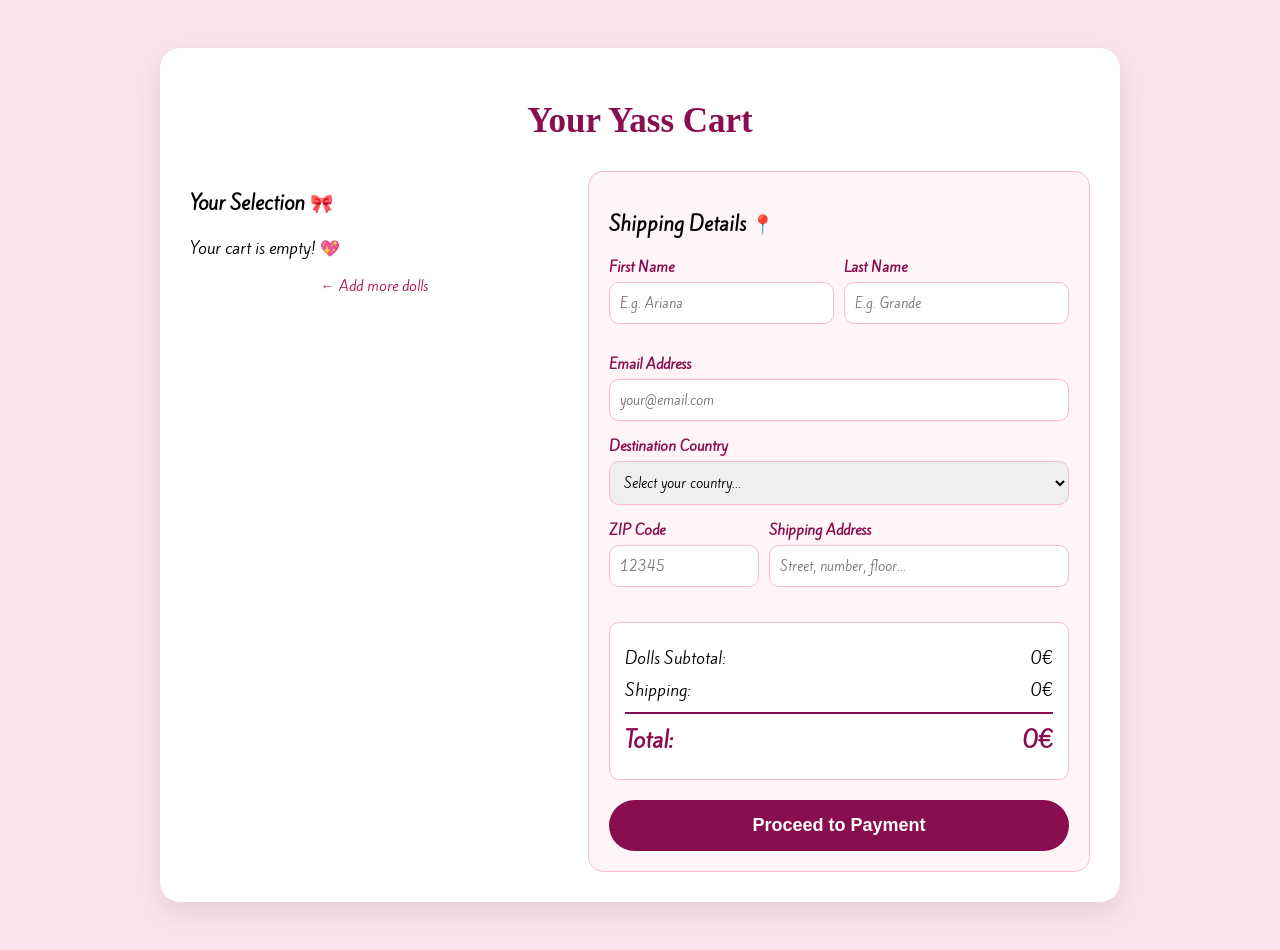
==== cart.html @ b65ecf5c "Add files via upload" ====
<!DOCTYPE html>
<html lang="en">
<head>
    <meta charset="UTF-8">
    <meta name="viewport" content="width=device-width, initial-scale=1.0">
    <title>Your Cart | Yass.Dolls</title>
    <link rel="preconnect" href="https://fonts.googleapis.com">
<link rel="preconnect" href="https://fonts.gstatic.com" crossorigin>
<link href="https://fonts.googleapis.com/css2?family=Kite+One&display=swap" rel="stylesheet">
    
    <script type="text/javascript" src="https://cdn.jsdelivr.net/npm/@emailjs/browser@3/dist/email.min.js"></script>
    <script type="text/javascript">
       (function(){
          // SUSTITUYE CON TU PUBLIC KEY DE EMAILJS (Sección Account)
          emailjs.init("2fvz0e5vtG7gAfDha");
       })();
    </script>

    <style>
        .cart-page-body { background-color: #fce4ec; padding: 40px 20px; font-family: 'Kite One', sans-serif; }
        .cart-container { max-width: 900px; margin: 0 auto; background: white; padding: 30px; border-radius: 20px; box-shadow: 0 10px 30px rgba(0,0,0,0.1); }
        .cart-title { color: #880e4f; font-family: 'Pacifico', cursive; font-size: 35px; text-align: center; margin-bottom: 30px; }
        
        .cart-flex { display: flex; gap: 30px; flex-wrap: wrap; }
        .items-section { flex: 1.2; min-width: 300px; }
        .details-section { flex: 1.5; min-width: 300px; background: #fff5f8; padding: 20px; border-radius: 15px; border: 1px solid #f8bbd0; }

        .cart-item { display: flex; justify-content: space-between; padding: 10px 0; border-bottom: 1px solid #f8bbd0; }
        .remove-btn { color: #ff5252; border: none; background: none; cursor: pointer; font-weight: bold; }

        .form-row { display: flex; gap: 10px; margin-bottom: 15px; }
        .form-group { margin-bottom: 15px; flex: 1; }
        .form-group label { display: block; color: #880e4f; font-weight: bold; margin-bottom: 5px; font-size: 14px; }
        .form-group input, .form-group select, .form-group textarea { 
            width: 100%; padding: 10px; border: 1px solid #f8bbd0; border-radius: 10px; box-sizing: border-box; font-family: inherit;
        }

        .summary-box { background: white; padding: 15px; border-radius: 10px; margin-top: 20px; border: 1px solid #f8bbd0; }
        .summary-row { display: flex; justify-content: space-between; margin: 8px 0; font-size: 16px; }
        .total-row { font-size: 22px; font-weight: bold; color: #880e4f; border-top: 2px solid #880e4f; padding-top: 10px; margin-top: 10px; }

        .btn-pay { 
            display: block; width: 100%; background: #880e4f; color: white !important; text-align: center; 
            padding: 15px; border-radius: 30px; text-decoration: none; margin-top: 20px; font-weight: bold; font-size: 18px; cursor: pointer; border: none;
        }

        #payment-options { display: none; margin-top: 20px; text-align: center; }
        .order-id-badge { background: #fce4ec; color: #ad1457; padding: 5px 15px; border-radius: 15px; font-weight: bold; margin-bottom: 15px; display: inline-block; }
        
        .paypal-button, .revolut-button {
            display: flex; align-items: center; justify-content: center; gap: 10px;
            padding: 12px; border-radius: 30px; text-decoration: none; font-weight: bold; margin-bottom: 10px; transition: transform 0.2s;
        }
        .paypal-button { background-color: #003087; color: white !important; }
        .revolut-button { background-color: #ffffff; color: black !important; border: 1px solid #000; }
        .paypal-button:hover, .revolut-button:hover { transform: scale(1.02); }

        .back-link { display: block; text-align: center; margin-top: 15px; color: #ad1457; text-decoration: none; font-size: 14px; }
    </style>
</head>
<body class="cart-page-body">

    <div class="cart-container">
        <h1 class="cart-title">Your Yass Cart</h1>

        <div class="cart-flex">
            <div class="items-section">
                <h3>Your Selection 🎀</h3>
                <div id="cart-list"></div>
                <a href="index.html" class="back-link">← Add more dolls</a>
            </div>

            <div class="details-section">
                <h3>Shipping Details 📍</h3>
                
                <div class="form-row">
                    <div class="form-group">
                        <label>First Name</label>
                        <input type="text" id="user-name" placeholder="E.g. Ariana" required>
                    </div>
                    <div class="form-group">
                        <label>Last Name</label>
                        <input type="text" id="user-lastname" placeholder="E.g. Grande" required>
                    </div>
                </div>

                <div class="form-group">
                    <label>Email Address</label>
                    <input type="email" id="user-email" placeholder="your@email.com" required>
                </div>

                <div class="form-group">
                    <label>Destination Country</label>
                    <select id="shipping-country" onchange="calculateTotal()">
                        <option value="0">Select your country...</option>
                        <option value="7">Spain (7€)</option>
                        <option value="14">EU (14€)</option>
                        <option value="18">UK (18€)</option>
                        <option value="25">USA (25€)</option>
                        <option value="30">Rest of the World (30€)</option>
                    </select>
                </div>

                <div class="form-row">
                    <div class="form-group" style="flex: 1;">
                        <label>ZIP Code</label>
                        <input type="text" id="user-zip" placeholder="12345" required>
                    </div>
                    <div class="form-group" style="flex: 2;">
                        <label>Shipping Address</label>
                        <input type="text" id="user-address" placeholder="Street, number, floor..." required>
                    </div>
                </div>

                <div class="summary-box">
                    <div class="summary-row"><span>Dolls Subtotal:</span> <span id="subtotal-price">0€</span></div>
                    <div class="summary-row"><span>Shipping:</span> <span id="shipping-price">0€</span></div>
                    <div class="summary-row total-row"><span>Total:</span> <span id="total-price">0€</span></div>
                </div>

                <button id="main-checkout-btn" class="btn-pay" onclick="handleCheckout()">Proceed to Payment</button>

                <div id="payment-options">
                    <div class="order-id-badge">Order ID: <span id="display-order-id"></span></div>
                    <p style="color: #880e4f; font-weight: bold; margin-bottom: 10px; font-size: 14px;">Summary sent! Choose your payment method:</p>
                    
                    <a id="paypal-link" href="#" target="_blank" class="paypal-button">
                        <img src="https://www.paypalobjects.com/webstatic/icon/pp258.png" alt="PayPal" style="height:20px;">
                        Pay with PayPal
                    </a>

                    <a id="revolut-link" href="#" target="_blank" class="revolut-button">
                        <img src="images/Revolut.png" alt="Revolut" style="height:20px;">
                        Pay with Card
                    </a>
                    
                    <p style="font-size: 11px; color: #880e4f; margin-top: 10px;">
                        *Important: Check your email. Once payment is verified, you will receive a second confirmation!
                    </p>
                </div>
            </div>
        </div>
    </div>

    <script>
        let cart = JSON.parse(localStorage.getItem('yassCart')) || [];
        window.currentTotal = 0;

        function renderCart() {
            const list = document.getElementById('cart-list');
            if (cart.length === 0) {
                list.innerHTML = "<p>Your cart is empty! 💖</p>";
                calculateTotal();
                return;
            }

            list.innerHTML = cart.map((item, index) => `
                <div class="cart-item">
                    <span>${item.name}</span>
                    <span>${item.price}€ <button class="remove-btn" onclick="removeItem(${index})">✕</button></span>
                </div>
            `).join('');

            calculateTotal();
        }

        function calculateTotal() {
            const countrySelect = document.getElementById('shipping-country');
            let subtotal = cart.reduce((sum, item) => sum + item.price, 0);
            let shippingCost = 0;
            let basePrice = parseFloat(countrySelect.value);

            if (cart.length > 0 && basePrice > 0) {
                shippingCost = basePrice + ((cart.length - 1) * 4);
            }

            window.currentTotal = subtotal + shippingCost;
            document.getElementById('subtotal-price').innerText = subtotal + "€";
            document.getElementById('shipping-price').innerText = shippingCost + "€";
            document.getElementById('total-price').innerText = window.currentTotal + "€";
        }

        function removeItem(index) {
            cart.splice(index, 1);
            localStorage.setItem('yassCart', JSON.stringify(cart));
            renderCart();
            document.getElementById('main-checkout-btn').style.display = 'block';
            document.getElementById('payment-options').style.display = 'none';
        }

        function handleCheckout() {
            const fName = document.getElementById('user-name').value.trim();
            const lName = document.getElementById('user-lastname').value.trim();
            const email = document.getElementById('user-email').value.trim();
            const zip = document.getElementById('user-zip').value.trim();
            const address = document.getElementById('user-address').value.trim();
            const countrySelect = document.getElementById('shipping-country');
            const countryName = countrySelect.options[countrySelect.selectedIndex].text;

            if (!fName || !lName || !email || !zip || !address || countrySelect.value == "0") {
                alert("Please fill in all the information to proceed! 💖");
                return;
            }

            if (cart.length === 0) {
                alert("Add some dolls first! 🛍️");
                return;
            }

            // GENERAR ORDER ID
            const randomNum = Math.floor(1000 + Math.random() * 9000);
            const namePart = fName.substring(0, 3).toUpperCase();
            const zipPart = zip.substring(0, 2);
            const orderId = `YASS-${namePart}${zipPart}-${randomNum}`;

            // ENVIAR EMAIL AUTOMÁTICO
            const dollList = cart.map(item => `- ${item.name} (${item.price}€)`).join(', ');
            
            emailjs.send("service_4tj2erx", "template_fs1e76s", {
                order_id: orderId,
                user_name: fName + " " + lName,
                user_email: email,
                user_address: address + " (ZIP: " + zip + ")",
                user_country: countryName,
                order_details: dollList,
                total_price: window.currentTotal + "€"
            }).then(() => {
                console.log("Confirmation sent!");
            });

            // Mostrar ID y links de pago
            document.getElementById('display-order-id').innerText = orderId;
            document.getElementById('paypal-link').href = `https://www.paypal.com/paypalme/crispe30/${window.currentTotal}`;
            document.getElementById('revolut-link').href = `https://revolut.me/margar9jva`;

            document.getElementById('main-checkout-btn').style.display = 'none';
            document.getElementById('payment-options').style.display = 'block';
            
            alert("Order " + orderId + " registered! Check your email and proceed to payment. 💖");
        }

        window.onload = renderCart;
    </script>
</body>
</html>
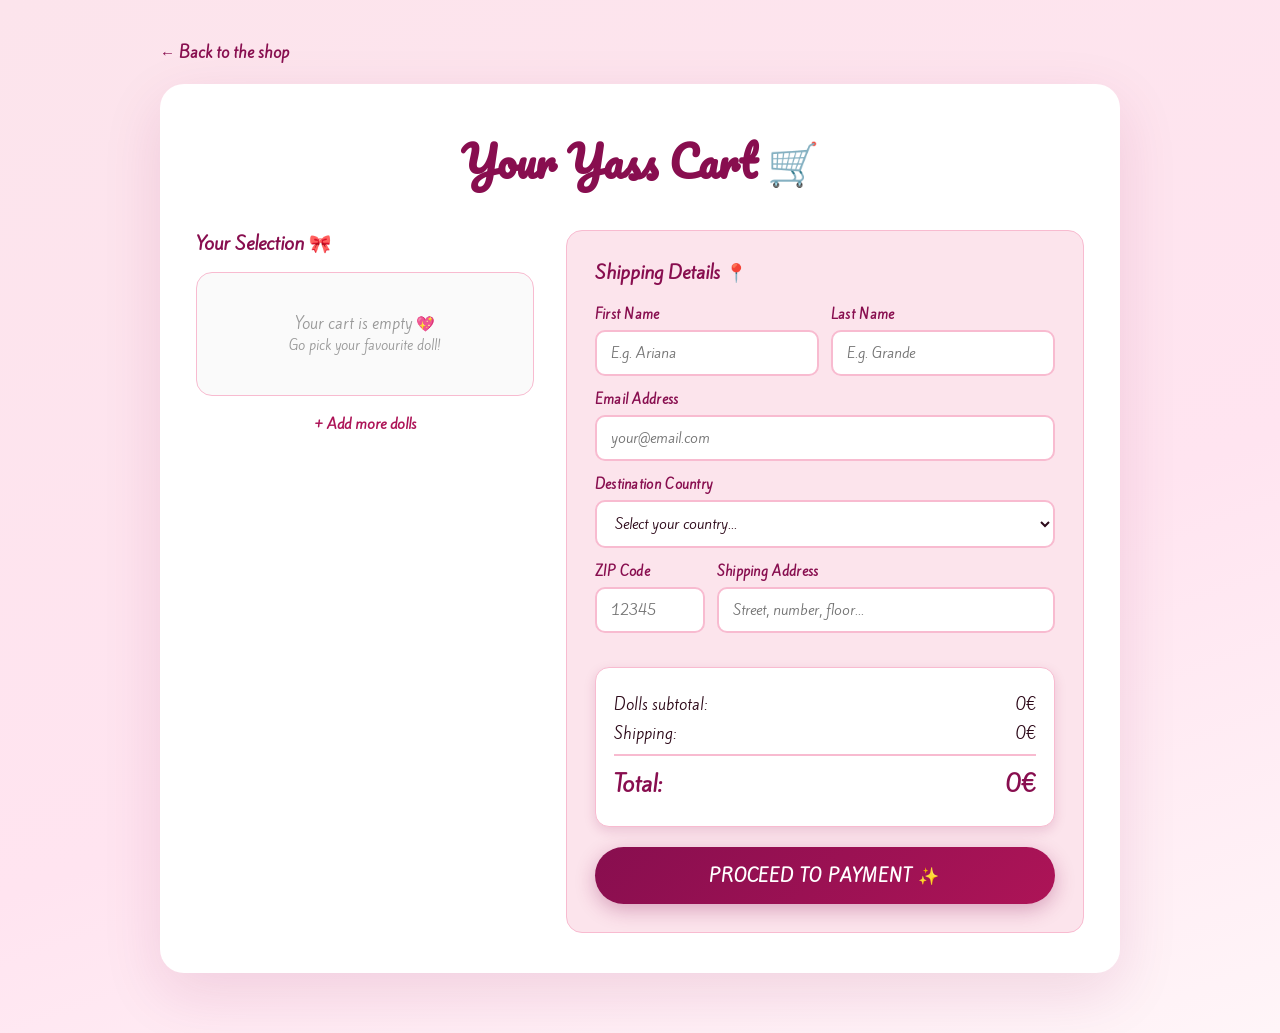
==== commit 7224dbfb: "Add files via upload" ====
--- a/cart.html
+++ b/cart.html
@@ -1,245 +1,597 @@
 <!DOCTYPE html>
 <html lang="en">
 <head>
-    <meta charset="UTF-8">
-    <meta name="viewport" content="width=device-width, initial-scale=1.0">
-    <title>Your Cart | Yass.Dolls</title>
-    <link rel="preconnect" href="https://fonts.googleapis.com">
-<link rel="preconnect" href="https://fonts.gstatic.com" crossorigin>
-<link href="https://fonts.googleapis.com/css2?family=Kite+One&display=swap" rel="stylesheet">
-    
-    <script type="text/javascript" src="https://cdn.jsdelivr.net/npm/@emailjs/browser@3/dist/email.min.js"></script>
-    <script type="text/javascript">
-       (function(){
-          // SUSTITUYE CON TU PUBLIC KEY DE EMAILJS (Sección Account)
-          emailjs.init("2fvz0e5vtG7gAfDha");
-       })();
-    </script>
-
-    <style>
-        .cart-page-body { background-color: #fce4ec; padding: 40px 20px; font-family: 'Kite One', sans-serif; }
-        .cart-container { max-width: 900px; margin: 0 auto; background: white; padding: 30px; border-radius: 20px; box-shadow: 0 10px 30px rgba(0,0,0,0.1); }
-        .cart-title { color: #880e4f; font-family: 'Pacifico', cursive; font-size: 35px; text-align: center; margin-bottom: 30px; }
-        
-        .cart-flex { display: flex; gap: 30px; flex-wrap: wrap; }
-        .items-section { flex: 1.2; min-width: 300px; }
-        .details-section { flex: 1.5; min-width: 300px; background: #fff5f8; padding: 20px; border-radius: 15px; border: 1px solid #f8bbd0; }
-
-        .cart-item { display: flex; justify-content: space-between; padding: 10px 0; border-bottom: 1px solid #f8bbd0; }
-        .remove-btn { color: #ff5252; border: none; background: none; cursor: pointer; font-weight: bold; }
-
-        .form-row { display: flex; gap: 10px; margin-bottom: 15px; }
-        .form-group { margin-bottom: 15px; flex: 1; }
-        .form-group label { display: block; color: #880e4f; font-weight: bold; margin-bottom: 5px; font-size: 14px; }
-        .form-group input, .form-group select, .form-group textarea { 
-            width: 100%; padding: 10px; border: 1px solid #f8bbd0; border-radius: 10px; box-sizing: border-box; font-family: inherit;
-        }
-
-        .summary-box { background: white; padding: 15px; border-radius: 10px; margin-top: 20px; border: 1px solid #f8bbd0; }
-        .summary-row { display: flex; justify-content: space-between; margin: 8px 0; font-size: 16px; }
-        .total-row { font-size: 22px; font-weight: bold; color: #880e4f; border-top: 2px solid #880e4f; padding-top: 10px; margin-top: 10px; }
-
-        .btn-pay { 
-            display: block; width: 100%; background: #880e4f; color: white !important; text-align: center; 
-            padding: 15px; border-radius: 30px; text-decoration: none; margin-top: 20px; font-weight: bold; font-size: 18px; cursor: pointer; border: none;
-        }
-
-        #payment-options { display: none; margin-top: 20px; text-align: center; }
-        .order-id-badge { background: #fce4ec; color: #ad1457; padding: 5px 15px; border-radius: 15px; font-weight: bold; margin-bottom: 15px; display: inline-block; }
-        
-        .paypal-button, .revolut-button {
-            display: flex; align-items: center; justify-content: center; gap: 10px;
-            padding: 12px; border-radius: 30px; text-decoration: none; font-weight: bold; margin-bottom: 10px; transition: transform 0.2s;
-        }
-        .paypal-button { background-color: #003087; color: white !important; }
-        .revolut-button { background-color: #ffffff; color: black !important; border: 1px solid #000; }
-        .paypal-button:hover, .revolut-button:hover { transform: scale(1.02); }
-
-        .back-link { display: block; text-align: center; margin-top: 15px; color: #ad1457; text-decoration: none; font-size: 14px; }
-    </style>
+  <meta charset="UTF-8">
+  <meta name="viewport" content="width=device-width, initial-scale=1.0">
+  <title>Your Cart | Yass.Dolls</title>
+
+  <!-- Fonts -->
+  <link rel="preconnect" href="https://fonts.googleapis.com">
+  <link rel="preconnect" href="https://fonts.gstatic.com" crossorigin>
+  <link href="https://fonts.googleapis.com/css2?family=Pacifico&family=Kite+One&family=Montserrat:wght@400;600;700&display=swap" rel="stylesheet">
+
+  <!-- EmailJS -->
+  <script src="https://cdn.jsdelivr.net/npm/@emailjs/browser@3/dist/email.min.js"></script>
+  <script>(function(){ emailjs.init("2fvz0e5vtG7gAfDha"); })();</script>
+
+  <style>
+    /* ── Variables (same as main site) ──────────────────── */
+    :root {
+      --pink-deep:  #880e4f;
+      --pink-mid:   #ad1457;
+      --pink-light: #f8bbd0;
+      --pink-pale:  #fce4ec;
+      --pink-hot:   #ff80ab;
+      --white:      #ffffff;
+      --text-dark:  #2d0a1a;
+      --shadow-sm:  0 4px 12px rgba(136,14,79,.15);
+      --shadow-md:  0 8px 24px rgba(136,14,79,.2);
+      --radius:     16px;
+      --transition: 0.3s cubic-bezier(.4,0,.2,1);
+    }
+
+    *, *::before, *::after { box-sizing: border-box; }
+
+    body {
+      margin: 0;
+      font-family: 'Kite One', sans-serif;
+      background: linear-gradient(160deg, var(--pink-pale) 0%, #ffe4f0 60%, #fff5f8 100%);
+      min-height: 100vh;
+      padding: 40px 16px 60px;
+      color: var(--text-dark);
+    }
+
+    /* ── Back link ───────────────────────────────────────── */
+    .back-nav {
+      max-width: 960px;
+      margin: 0 auto 20px;
+    }
+
+    .back-nav a {
+      color: var(--pink-deep);
+      text-decoration: none;
+      font-weight: 700;
+      font-size: 15px;
+      display: inline-flex;
+      align-items: center;
+      gap: 6px;
+      transition: gap var(--transition);
+    }
+    .back-nav a:hover { gap: 10px; }
+
+    /* ── Container ───────────────────────────────────────── */
+    .cart-container {
+      max-width: 960px;
+      margin: 0 auto;
+      background: var(--white);
+      padding: 40px 36px;
+      border-radius: 24px;
+      box-shadow: 0 20px 60px rgba(136,14,79,.12);
+    }
+
+    .cart-title {
+      color: var(--pink-deep);
+      font-family: 'Pacifico', cursive;
+      font-size: clamp(28px, 5vw, 42px);
+      text-align: center;
+      margin: 0 0 32px;
+    }
+
+    /* ── Layout ──────────────────────────────────────────── */
+    .cart-flex {
+      display: flex;
+      gap: 32px;
+      flex-wrap: wrap;
+    }
+
+    .items-section {
+      flex: 1.1;
+      min-width: 280px;
+    }
+
+    .items-section h3 {
+      font-size: 18px;
+      color: var(--pink-deep);
+      margin: 0 0 16px;
+      font-weight: 700;
+    }
+
+    .details-section {
+      flex: 1.5;
+      min-width: 300px;
+      background: var(--pink-pale);
+      padding: 28px;
+      border-radius: var(--radius);
+      border: 1.5px solid var(--pink-light);
+    }
+
+    .details-section h3 {
+      font-size: 18px;
+      color: var(--pink-deep);
+      margin: 0 0 20px;
+      font-weight: 700;
+    }
+
+    /* ── Cart items ──────────────────────────────────────── */
+    #cart-list {
+      border: 1.5px solid var(--pink-light);
+      border-radius: var(--radius);
+      overflow: hidden;
+      background: #fafafa;
+    }
+
+    .cart-item {
+      display: flex;
+      justify-content: space-between;
+      align-items: center;
+      padding: 13px 16px;
+      border-bottom: 1px solid var(--pink-light);
+      gap: 8px;
+      transition: background var(--transition);
+    }
+
+    .cart-item:last-child { border-bottom: none; }
+    .cart-item:hover { background: var(--pink-pale); }
+
+    .cart-item .item-name {
+      font-size: 14px;
+      font-weight: 600;
+      flex: 1;
+    }
+
+    .cart-item .item-price {
+      font-size: 14px;
+      font-weight: 700;
+      color: var(--pink-deep);
+      white-space: nowrap;
+    }
+
+    .remove-btn {
+      color: #e53935;
+      border: none;
+      background: none;
+      cursor: pointer;
+      font-size: 18px;
+      line-height: 1;
+      padding: 2px 6px;
+      border-radius: 6px;
+      transition: background var(--transition);
+      flex-shrink: 0;
+    }
+    .remove-btn:hover { background: #ffebee; }
+
+    .empty-cart {
+      text-align: center;
+      padding: 40px 20px;
+      color: #999;
+      font-size: 15px;
+    }
+
+    /* ── Form ────────────────────────────────────────────── */
+    .form-row {
+      display: flex;
+      gap: 12px;
+      margin-bottom: 0;
+    }
+
+    .form-group {
+      margin-bottom: 14px;
+      flex: 1;
+    }
+
+    .form-group label {
+      display: block;
+      color: var(--pink-deep);
+      font-weight: 700;
+      margin-bottom: 6px;
+      font-size: 13px;
+      letter-spacing: .3px;
+    }
+
+    .form-group input,
+    .form-group select,
+    .form-group textarea {
+      width: 100%;
+      padding: 11px 14px;
+      border: 2px solid var(--pink-light);
+      border-radius: 10px;
+      font-family: 'Kite One', sans-serif;
+      font-size: 14px;
+      background: var(--white);
+      color: var(--text-dark);
+      transition: border-color var(--transition), box-shadow var(--transition);
+    }
+
+    .form-group input:focus,
+    .form-group select:focus {
+      outline: none;
+      border-color: var(--pink-deep);
+      box-shadow: 0 0 0 3px rgba(136,14,79,.1);
+    }
+
+    /* ── Summary box ─────────────────────────────────────── */
+    .summary-box {
+      background: var(--white);
+      padding: 18px;
+      border-radius: 14px;
+      margin-top: 20px;
+      border: 1.5px solid var(--pink-light);
+      box-shadow: var(--shadow-sm);
+    }
+
+    .summary-row {
+      display: flex;
+      justify-content: space-between;
+      margin: 8px 0;
+      font-size: 15px;
+      color: var(--text-dark);
+    }
+
+    .total-row {
+      font-size: 22px;
+      font-weight: 700;
+      color: var(--pink-deep);
+      border-top: 2px solid var(--pink-light);
+      padding-top: 12px;
+      margin-top: 10px;
+    }
+
+    /* ── Checkout button ─────────────────────────────────── */
+    .btn-pay {
+      display: block;
+      width: 100%;
+      background: linear-gradient(135deg, var(--pink-deep) 0%, var(--pink-mid) 100%);
+      color: var(--white) !important;
+      text-align: center;
+      padding: 16px;
+      border-radius: 50px;
+      text-decoration: none;
+      margin-top: 20px;
+      font-weight: 700;
+      font-size: 17px;
+      cursor: pointer;
+      border: none;
+      font-family: 'Kite One', sans-serif;
+      letter-spacing: .8px;
+      text-transform: uppercase;
+      transition: transform var(--transition), box-shadow var(--transition), background var(--transition);
+      box-shadow: 0 6px 20px rgba(136,14,79,.3);
+      position: relative;
+      overflow: hidden;
+    }
+
+    .btn-pay::after {
+      content: '';
+      position: absolute;
+      top: -50%; left: -60%;
+      width: 50%; height: 200%;
+      background: rgba(255,255,255,.18);
+      transform: skewX(-20deg);
+      transition: left .5s ease;
+    }
+
+    .btn-pay:hover::after { left: 120%; }
+    .btn-pay:hover {
+      transform: translateY(-3px);
+      box-shadow: 0 12px 28px rgba(136,14,79,.4);
+      background: linear-gradient(135deg, var(--pink-mid) 0%, var(--pink-hot) 100%);
+    }
+    .btn-pay:active { transform: translateY(1px); }
+
+    /* ── Payment options ─────────────────────────────────── */
+    #payment-options {
+      display: none;
+      margin-top: 24px;
+      text-align: center;
+    }
+
+    .order-id-badge {
+      display: inline-block;
+      background: var(--pink-pale);
+      color: var(--pink-mid);
+      padding: 6px 18px;
+      border-radius: 20px;
+      font-weight: 700;
+      font-size: 14px;
+      margin-bottom: 16px;
+      border: 1.5px solid var(--pink-light);
+    }
+
+    .payment-note {
+      color: var(--pink-deep);
+      font-weight: 700;
+      margin-bottom: 14px;
+      font-size: 14px;
+    }
+
+    .paypal-button, .revolut-button {
+      display: flex;
+      align-items: center;
+      justify-content: center;
+      gap: 10px;
+      padding: 14px 20px;
+      border-radius: 50px;
+      text-decoration: none;
+      font-weight: 700;
+      margin-bottom: 10px;
+      transition: transform var(--transition), box-shadow var(--transition);
+      font-family: 'Kite One', sans-serif;
+      font-size: 15px;
+    }
+
+    .paypal-button {
+      background: #003087;
+      color: var(--white) !important;
+      box-shadow: 0 4px 14px rgba(0,48,135,.3);
+    }
+
+    .revolut-button {
+      background: var(--white);
+      color: #000 !important;
+      border: 2px solid #ddd;
+      box-shadow: 0 4px 14px rgba(0,0,0,.06);
+    }
+
+    .paypal-button:hover  { transform: translateY(-2px); box-shadow: 0 8px 20px rgba(0,48,135,.4); }
+    .revolut-button:hover { transform: translateY(-2px); box-shadow: 0 8px 20px rgba(0,0,0,.12); }
+
+    .payment-disclaimer {
+      font-size: 11px;
+      color: var(--pink-deep);
+      margin-top: 12px;
+      line-height: 1.5;
+      opacity: .8;
+    }
+
+    .add-more-link {
+      display: block;
+      text-align: center;
+      margin-top: 18px;
+      color: var(--pink-mid);
+      text-decoration: none;
+      font-size: 14px;
+      font-weight: 600;
+      transition: color var(--transition);
+    }
+    .add-more-link:hover { color: var(--pink-deep); }
+
+    /* ── Toast ───────────────────────────────────────────── */
+    .yass-toast {
+      position: fixed;
+      bottom: 24px;
+      left: 50%;
+      transform: translateX(-50%) translateY(80px);
+      background: var(--pink-deep);
+      color: var(--white);
+      padding: 14px 28px;
+      border-radius: 50px;
+      font-weight: 600;
+      font-size: 15px;
+      z-index: 9999;
+      box-shadow: 0 8px 24px rgba(0,0,0,.25);
+      transition: transform .35s cubic-bezier(.175,.885,.32,1.275), opacity .35s ease;
+      opacity: 0;
+      pointer-events: none;
+      white-space: nowrap;
+    }
+
+    /* ── Responsive ──────────────────────────────────────── */
+    @media (max-width: 680px) {
+      body { padding: 24px 12px 50px; }
+      .cart-container { padding: 24px 16px; }
+      .form-row { flex-direction: column; gap: 0; }
+      .total-row { font-size: 18px; }
+    }
+  </style>
 </head>
-<body class="cart-page-body">
-
-    <div class="cart-container">
-        <h1 class="cart-title">Your Yass Cart</h1>
-
-        <div class="cart-flex">
-            <div class="items-section">
-                <h3>Your Selection 🎀</h3>
-                <div id="cart-list"></div>
-                <a href="index.html" class="back-link">← Add more dolls</a>
-            </div>
-
-            <div class="details-section">
-                <h3>Shipping Details 📍</h3>
-                
-                <div class="form-row">
-                    <div class="form-group">
-                        <label>First Name</label>
-                        <input type="text" id="user-name" placeholder="E.g. Ariana" required>
-                    </div>
-                    <div class="form-group">
-                        <label>Last Name</label>
-                        <input type="text" id="user-lastname" placeholder="E.g. Grande" required>
-                    </div>
-                </div>
-
-                <div class="form-group">
-                    <label>Email Address</label>
-                    <input type="email" id="user-email" placeholder="your@email.com" required>
-                </div>
-
-                <div class="form-group">
-                    <label>Destination Country</label>
-                    <select id="shipping-country" onchange="calculateTotal()">
-                        <option value="0">Select your country...</option>
-                        <option value="7">Spain (7€)</option>
-                        <option value="14">EU (14€)</option>
-                        <option value="18">UK (18€)</option>
-                        <option value="25">USA (25€)</option>
-                        <option value="30">Rest of the World (30€)</option>
-                    </select>
-                </div>
-
-                <div class="form-row">
-                    <div class="form-group" style="flex: 1;">
-                        <label>ZIP Code</label>
-                        <input type="text" id="user-zip" placeholder="12345" required>
-                    </div>
-                    <div class="form-group" style="flex: 2;">
-                        <label>Shipping Address</label>
-                        <input type="text" id="user-address" placeholder="Street, number, floor..." required>
-                    </div>
-                </div>
-
-                <div class="summary-box">
-                    <div class="summary-row"><span>Dolls Subtotal:</span> <span id="subtotal-price">0€</span></div>
-                    <div class="summary-row"><span>Shipping:</span> <span id="shipping-price">0€</span></div>
-                    <div class="summary-row total-row"><span>Total:</span> <span id="total-price">0€</span></div>
-                </div>
-
-                <button id="main-checkout-btn" class="btn-pay" onclick="handleCheckout()">Proceed to Payment</button>
-
-                <div id="payment-options">
-                    <div class="order-id-badge">Order ID: <span id="display-order-id"></span></div>
-                    <p style="color: #880e4f; font-weight: bold; margin-bottom: 10px; font-size: 14px;">Summary sent! Choose your payment method:</p>
-                    
-                    <a id="paypal-link" href="#" target="_blank" class="paypal-button">
-                        <img src="https://www.paypalobjects.com/webstatic/icon/pp258.png" alt="PayPal" style="height:20px;">
-                        Pay with PayPal
-                    </a>
-
-                    <a id="revolut-link" href="#" target="_blank" class="revolut-button">
-                        <img src="images/Revolut.png" alt="Revolut" style="height:20px;">
-                        Pay with Card
-                    </a>
-                    
-                    <p style="font-size: 11px; color: #880e4f; margin-top: 10px;">
-                        *Important: Check your email. Once payment is verified, you will receive a second confirmation!
-                    </p>
-                </div>
-            </div>
-        </div>
+<body>
+
+  <div class="back-nav">
+    <a href="index.html">← Back to the shop</a>
+  </div>
+
+  <div class="cart-container">
+    <h1 class="cart-title">Your Yass Cart 🛒</h1>
+
+    <div class="cart-flex">
+
+      <!-- Items -->
+      <div class="items-section">
+        <h3>Your Selection 🎀</h3>
+        <div id="cart-list"></div>
+        <a href="index.html" class="add-more-link">+ Add more dolls</a>
+      </div>
+
+      <!-- Details & Checkout -->
+      <div class="details-section">
+        <h3>Shipping Details 📍</h3>
+
+        <div class="form-row">
+          <div class="form-group">
+            <label>First Name</label>
+            <input type="text" id="user-name" placeholder="E.g. Ariana" required>
+          </div>
+          <div class="form-group">
+            <label>Last Name</label>
+            <input type="text" id="user-lastname" placeholder="E.g. Grande" required>
+          </div>
+        </div>
+
+        <div class="form-group">
+          <label>Email Address</label>
+          <input type="email" id="user-email" placeholder="your@email.com" required>
+        </div>
+
+        <div class="form-group">
+          <label>Destination Country</label>
+          <select id="shipping-country" onchange="calculateTotal()">
+            <option value="0">Select your country...</option>
+            <option value="7">Spain (7€)</option>
+            <option value="14">EU (14€)</option>
+            <option value="18">UK (18€)</option>
+            <option value="25">USA (25€)</option>
+            <option value="30">Rest of the World (30€)</option>
+          </select>
+        </div>
+
+        <div class="form-row">
+          <div class="form-group" style="flex:0 0 110px;">
+            <label>ZIP Code</label>
+            <input type="text" id="user-zip" placeholder="12345" required>
+          </div>
+          <div class="form-group">
+            <label>Shipping Address</label>
+            <input type="text" id="user-address" placeholder="Street, number, floor..." required>
+          </div>
+        </div>
+
+        <!-- Summary -->
+        <div class="summary-box">
+          <div class="summary-row"><span>Dolls subtotal:</span> <span id="subtotal-price">0€</span></div>
+          <div class="summary-row"><span>Shipping:</span> <span id="shipping-price">0€</span></div>
+          <div class="summary-row total-row"><span>Total:</span> <span id="total-price">0€</span></div>
+        </div>
+
+        <button id="main-checkout-btn" class="btn-pay" onclick="handleCheckout()">
+          Proceed to Payment ✨
+        </button>
+
+        <!-- Payment options (shown after checkout) -->
+        <div id="payment-options">
+          <div class="order-id-badge">Order ID: <span id="display-order-id"></span></div>
+          <p class="payment-note">Summary sent! Choose your payment method:</p>
+
+          <a id="paypal-link" href="#" target="_blank" class="paypal-button">
+            <img src="https://www.paypalobjects.com/webstatic/icon/pp258.png" alt="PayPal" style="height:22px;">
+            Pay with PayPal
+          </a>
+
+          <a id="revolut-link" href="#" target="_blank" class="revolut-button">
+            <img src="images/Revolut.png" alt="Revolut" style="height:22px;" onerror="this.style.display='none'">
+            Pay with Card (Revolut)
+          </a>
+
+          <p class="payment-disclaimer">
+            ✉️ Check your email for your order summary.<br>
+            Once payment is verified, you'll receive a confirmation!
+          </p>
+        </div>
+
+      </div>
     </div>
-
-    <script>
-        let cart = JSON.parse(localStorage.getItem('yassCart')) || [];
-        window.currentTotal = 0;
-
-        function renderCart() {
-            const list = document.getElementById('cart-list');
-            if (cart.length === 0) {
-                list.innerHTML = "<p>Your cart is empty! 💖</p>";
-                calculateTotal();
-                return;
-            }
-
-            list.innerHTML = cart.map((item, index) => `
-                <div class="cart-item">
-                    <span>${item.name}</span>
-                    <span>${item.price}€ <button class="remove-btn" onclick="removeItem(${index})">✕</button></span>
-                </div>
-            `).join('');
-
-            calculateTotal();
-        }
-
-        function calculateTotal() {
-            const countrySelect = document.getElementById('shipping-country');
-            let subtotal = cart.reduce((sum, item) => sum + item.price, 0);
-            let shippingCost = 0;
-            let basePrice = parseFloat(countrySelect.value);
-
-            if (cart.length > 0 && basePrice > 0) {
-                shippingCost = basePrice + ((cart.length - 1) * 4);
-            }
-
-            window.currentTotal = subtotal + shippingCost;
-            document.getElementById('subtotal-price').innerText = subtotal + "€";
-            document.getElementById('shipping-price').innerText = shippingCost + "€";
-            document.getElementById('total-price').innerText = window.currentTotal + "€";
-        }
-
-        function removeItem(index) {
-            cart.splice(index, 1);
-            localStorage.setItem('yassCart', JSON.stringify(cart));
-            renderCart();
-            document.getElementById('main-checkout-btn').style.display = 'block';
-            document.getElementById('payment-options').style.display = 'none';
-        }
-
-        function handleCheckout() {
-            const fName = document.getElementById('user-name').value.trim();
-            const lName = document.getElementById('user-lastname').value.trim();
-            const email = document.getElementById('user-email').value.trim();
-            const zip = document.getElementById('user-zip').value.trim();
-            const address = document.getElementById('user-address').value.trim();
-            const countrySelect = document.getElementById('shipping-country');
-            const countryName = countrySelect.options[countrySelect.selectedIndex].text;
-
-            if (!fName || !lName || !email || !zip || !address || countrySelect.value == "0") {
-                alert("Please fill in all the information to proceed! 💖");
-                return;
-            }
-
-            if (cart.length === 0) {
-                alert("Add some dolls first! 🛍️");
-                return;
-            }
-
-            // GENERAR ORDER ID
-            const randomNum = Math.floor(1000 + Math.random() * 9000);
-            const namePart = fName.substring(0, 3).toUpperCase();
-            const zipPart = zip.substring(0, 2);
-            const orderId = `YASS-${namePart}${zipPart}-${randomNum}`;
-
-            // ENVIAR EMAIL AUTOMÁTICO
-            const dollList = cart.map(item => `- ${item.name} (${item.price}€)`).join(', ');
-            
-            emailjs.send("service_4tj2erx", "template_fs1e76s", {
-                order_id: orderId,
-                user_name: fName + " " + lName,
-                user_email: email,
-                user_address: address + " (ZIP: " + zip + ")",
-                user_country: countryName,
-                order_details: dollList,
-                total_price: window.currentTotal + "€"
-            }).then(() => {
-                console.log("Confirmation sent!");
-            });
-
-            // Mostrar ID y links de pago
-            document.getElementById('display-order-id').innerText = orderId;
-            document.getElementById('paypal-link').href = `https://www.paypal.com/paypalme/crispe30/${window.currentTotal}`;
-            document.getElementById('revolut-link').href = `https://revolut.me/margar9jva`;
-
-            document.getElementById('main-checkout-btn').style.display = 'none';
-            document.getElementById('payment-options').style.display = 'block';
-            
-            alert("Order " + orderId + " registered! Check your email and proceed to payment. 💖");
-        }
-
-        window.onload = renderCart;
-    </script>
+  </div>
+
+  <script>
+    let cart = JSON.parse(localStorage.getItem('yassCart')) || [];
+    window.currentTotal = 0;
+
+    // ── Toast ──────────────────────────────────────────────
+    function showToast(msg) {
+      const t = document.createElement('div');
+      t.className = 'yass-toast';
+      t.textContent = msg;
+      document.body.appendChild(t);
+      requestAnimationFrame(() => {
+        t.style.transform = 'translateX(-50%) translateY(0)';
+        t.style.opacity = '1';
+      });
+      setTimeout(() => {
+        t.style.transform = 'translateX(-50%) translateY(80px)';
+        t.style.opacity = '0';
+        setTimeout(() => t.remove(), 400);
+      }, 2800);
+    }
+
+    // ── Render cart items ──────────────────────────────────
+    function renderCart() {
+      const list = document.getElementById('cart-list');
+
+      if (cart.length === 0) {
+        list.innerHTML = '<div class="empty-cart">Your cart is empty 💖<br><small>Go pick your favourite doll!</small></div>';
+        calculateTotal();
+        return;
+      }
+
+      list.innerHTML = cart.map((item, i) => `
+        <div class="cart-item">
+          <span class="item-name">${item.name}</span>
+          <span class="item-price">${item.price}€</span>
+          <button class="remove-btn" onclick="removeItem(${i})" title="Remove">✕</button>
+        </div>
+      `).join('');
+
+      calculateTotal();
+    }
+
+    // ── Calculate totals ───────────────────────────────────
+    function calculateTotal() {
+      const sel = document.getElementById('shipping-country');
+      const subtotal = cart.reduce((s, i) => s + i.price, 0);
+      const base = parseFloat(sel.value);
+      const shipping = (cart.length > 0 && base > 0) ? base + (cart.length - 1) * 4 : 0;
+
+      window.currentTotal = subtotal + shipping;
+      document.getElementById('subtotal-price').textContent = subtotal + '€';
+      document.getElementById('shipping-price').textContent = shipping + '€';
+      document.getElementById('total-price').textContent = window.currentTotal + '€';
+    }
+
+    // ── Remove item ────────────────────────────────────────
+    function removeItem(index) {
+      const removed = cart[index].name;
+      cart.splice(index, 1);
+      localStorage.setItem('yassCart', JSON.stringify(cart));
+      renderCart();
+      document.getElementById('main-checkout-btn').style.display = 'block';
+      document.getElementById('payment-options').style.display = 'none';
+      showToast(`${removed} removed from cart`);
+    }
+
+    // ── Handle checkout ────────────────────────────────────
+    function handleCheckout() {
+      const fName    = document.getElementById('user-name').value.trim();
+      const lName    = document.getElementById('user-lastname').value.trim();
+      const email    = document.getElementById('user-email').value.trim();
+      const zip      = document.getElementById('user-zip').value.trim();
+      const address  = document.getElementById('user-address').value.trim();
+      const sel      = document.getElementById('shipping-country');
+      const country  = sel.options[sel.selectedIndex].text;
+
+      if (!fName || !lName || !email || !zip || !address || sel.value === '0') {
+        showToast('Please fill in all fields 💖');
+        return;
+      }
+      if (cart.length === 0) {
+        showToast('Add some dolls first! 🛍️');
+        return;
+      }
+
+      const num     = Math.floor(1000 + Math.random() * 9000);
+      const orderId = `YASS-${fName.substring(0,3).toUpperCase()}${zip.substring(0,2)}-${num}`;
+      const dollList = cart.map(i => `- ${i.name} (${i.price}€)`).join(', ');
+
+      emailjs.send("service_4tj2erx", "template_fs1e76s", {
+        order_id:     orderId,
+        user_name:    fName + ' ' + lName,
+        user_email:   email,
+        user_address: address + ' (ZIP: ' + zip + ')',
+        user_country: country,
+        order_details: dollList,
+        total_price:  window.currentTotal + '€'
+      }).then(() => console.log('Email sent'))
+        .catch(err => console.warn('EmailJS error', err));
+
+      document.getElementById('display-order-id').textContent = orderId;
+      document.getElementById('paypal-link').href   = `https://www.paypal.com/paypalme/crispe30/${window.currentTotal}`;
+      document.getElementById('revolut-link').href  = `https://revolut.me/margar9jva`;
+
+      document.getElementById('main-checkout-btn').style.display = 'none';
+      document.getElementById('payment-options').style.display   = 'block';
+
+      showToast(`Order ${orderId} registered! Check your email 💖`);
+    }
+
+    window.onload = renderCart;
+  </script>
 </body>
 </html>
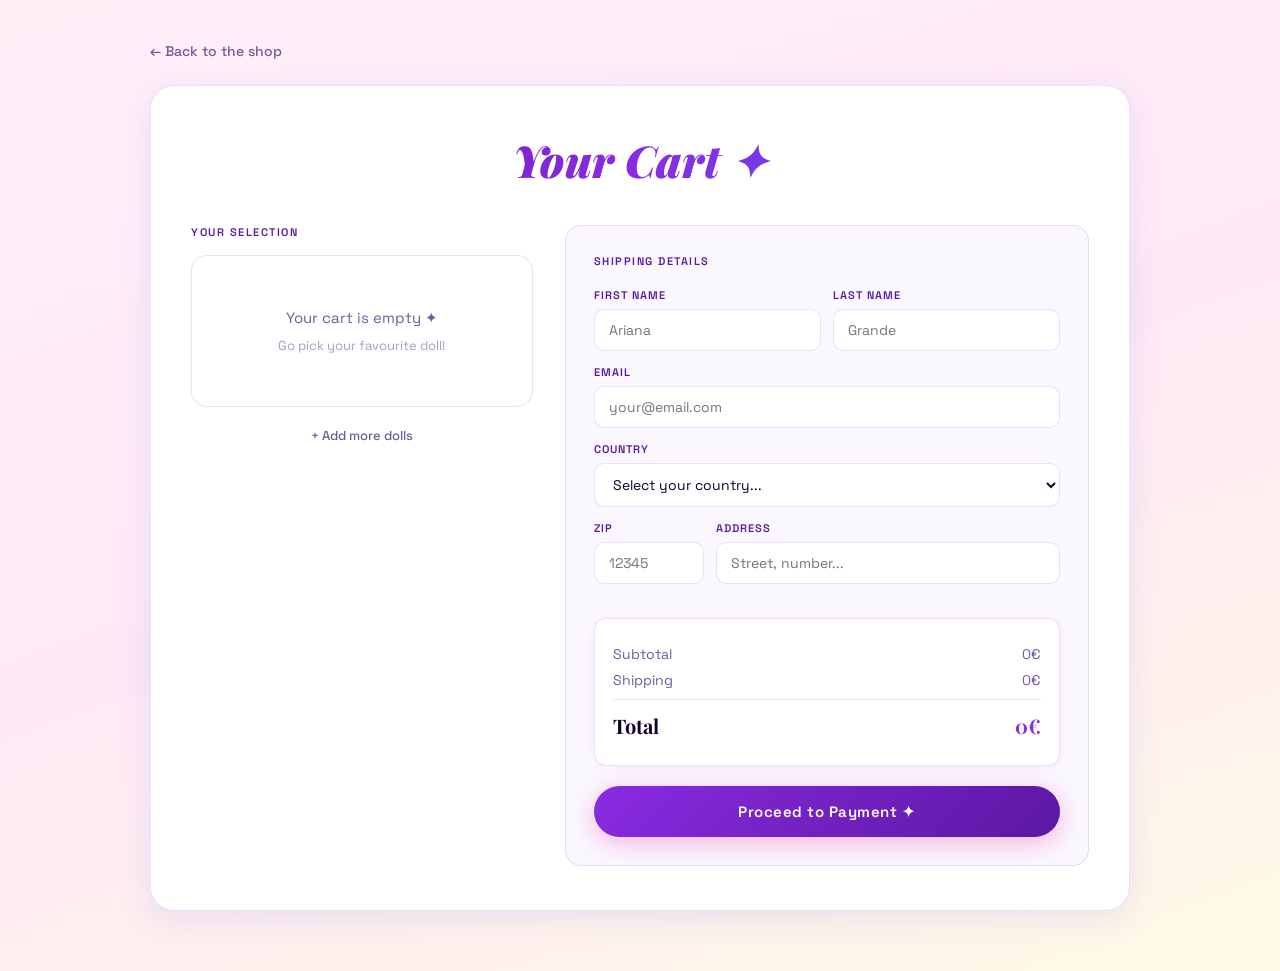
==== commit 2c0e920f: "Add files via upload" ====
--- a/cart.html
+++ b/cart.html
@@ -4,426 +4,247 @@
   <meta charset="UTF-8">
   <meta name="viewport" content="width=device-width, initial-scale=1.0">
   <title>Your Cart | Yass.Dolls</title>
-
-  <!-- Fonts -->
   <link rel="preconnect" href="https://fonts.googleapis.com">
   <link rel="preconnect" href="https://fonts.gstatic.com" crossorigin>
-  <link href="https://fonts.googleapis.com/css2?family=Pacifico&family=Kite+One&family=Montserrat:wght@400;600;700&display=swap" rel="stylesheet">
-
-  <!-- EmailJS -->
+  <link href="https://fonts.googleapis.com/css2?family=Playfair+Display:ital,wght@0,700;0,900;1,700&family=Space+Grotesk:wght@300;400;500;600;700&display=swap" rel="stylesheet">
   <script src="https://cdn.jsdelivr.net/npm/@emailjs/browser@3/dist/email.min.js"></script>
   <script>(function(){ emailjs.init("2fvz0e5vtG7gAfDha"); })();</script>
-
   <style>
-    /* ── Variables (same as main site) ──────────────────── */
-    :root {
-      --pink-deep:  #880e4f;
-      --pink-mid:   #ad1457;
-      --pink-light: #f8bbd0;
-      --pink-pale:  #fce4ec;
-      --pink-hot:   #ff80ab;
-      --white:      #ffffff;
-      --text-dark:  #2d0a1a;
-      --shadow-sm:  0 4px 12px rgba(136,14,79,.15);
-      --shadow-md:  0 8px 24px rgba(136,14,79,.2);
-      --radius:     16px;
-      --transition: 0.3s cubic-bezier(.4,0,.2,1);
-    }
-
-    *, *::before, *::after { box-sizing: border-box; }
+   :root {
+  /* MORADOS (Sustituyen al Magenta) */
+  --magenta:        #8a2be2; /* Morado eléctrico (BlueViolet) */
+  --magenta-dark:   #5b17a1; /* Morado oscuro profundo */
+  --magenta-glow:   #b866ff; /* Brillo neón violeta */
+  --magenta-pale:   #f5efff; /* Fondo lavanda muy suave */
+  --magenta-light:  #faf7ff; /* Blanco con matiz lila */
+
+  /* AZUL (Sustituye al Gold - Acento complementario) */
+  --gold:           #4361ee; /* Azul real vibrante */
+
+  /* NEUTROS Y FONDOS */
+  --white:          #ffffff;
+  --cream:          #fcfaff; /* Crema con tinte frío */
+  --ink:            #12002b; /* Negro "Berenjena" casi negro */
+  --ink-soft:       #3f1d6d; /* Morado sombra para textos */
+  --muted:          #715a9e; /* Morado grisáceo para secundarios */
+
+  /* INTERFAZ (Ajustada a la opacidad del morado principal) */
+  --border:         rgba(138, 43, 226, 0.15);
+  --border-strong:  rgba(138, 43, 226, 0.3);
+  --shadow-card:    0 8px 32px rgba(67, 97, 238, 0.12); /* Sutil sombra azulada */
+  --radius:         16px;
+  --ease:           cubic-bezier(.4, 0, .2, 1);
+}
+    *, *::before, *::after { box-sizing: border-box; margin: 0; padding: 0; }
 
     body {
-      margin: 0;
-      font-family: 'Kite One', sans-serif;
-      background: linear-gradient(160deg, var(--pink-pale) 0%, #ffe4f0 60%, #fff5f8 100%);
-      min-height: 100vh;
-      padding: 40px 16px 60px;
-      color: var(--text-dark);
-    }
-
-    /* ── Back link ───────────────────────────────────────── */
-    .back-nav {
-      max-width: 960px;
-      margin: 0 auto 20px;
-    }
-
+      font-family: 'Space Grotesk', sans-serif;
+      background: linear-gradient(160deg, #fff0f8 0%, #ffe8f5 50%, #fff9e6 100%);
+      min-height: 100vh; padding: 40px 16px 60px;
+      color: var(--ink);
+    }
+
+    .back-nav { max-width: 980px; margin: 0 auto 24px; }
     .back-nav a {
-      color: var(--pink-deep);
-      text-decoration: none;
-      font-weight: 700;
-      font-size: 15px;
-      display: inline-flex;
-      align-items: center;
-      gap: 6px;
-      transition: gap var(--transition);
-    }
-    .back-nav a:hover { gap: 10px; }
-
-    /* ── Container ───────────────────────────────────────── */
+      color: var(--muted); text-decoration: none;
+      font-size: 14px; font-weight: 500;
+      display: inline-flex; align-items: center; gap: 6px;
+      transition: color .2s;
+    }
+    .back-nav a:hover { color: var(--magenta); }
+
     .cart-container {
-      max-width: 960px;
-      margin: 0 auto;
+      max-width: 980px; margin: 0 auto;
       background: var(--white);
-      padding: 40px 36px;
-      border-radius: 24px;
-      box-shadow: 0 20px 60px rgba(136,14,79,.12);
+      padding: 44px 40px; border-radius: 24px;
+      border: 1px solid var(--border);
+      box-shadow: var(--shadow-card);
     }
 
     .cart-title {
-      color: var(--pink-deep);
-      font-family: 'Pacifico', cursive;
-      font-size: clamp(28px, 5vw, 42px);
-      text-align: center;
-      margin: 0 0 32px;
-    }
-
-    /* ── Layout ──────────────────────────────────────────── */
-    .cart-flex {
-      display: flex;
-      gap: 32px;
-      flex-wrap: wrap;
-    }
-
-    .items-section {
-      flex: 1.1;
-      min-width: 280px;
-    }
-
+      font-family: 'Playfair Display', serif;
+      font-size: clamp(28px, 5vw, 44px);
+      font-weight: 900; font-style: italic;
+      text-align: center; margin-bottom: 36px;
+      background: linear-gradient(135deg, var(--magenta-dark), var(--magenta), var(--gold));
+      -webkit-background-clip: text; -webkit-text-fill-color: transparent; background-clip: text;
+    }
+
+    .cart-flex { display: flex; gap: 32px; flex-wrap: wrap; }
+    .items-section { flex: 1.1; min-width: 280px; }
     .items-section h3 {
-      font-size: 18px;
-      color: var(--pink-deep);
-      margin: 0 0 16px;
-      font-weight: 700;
+      font-size: 11px; font-weight: 600; letter-spacing: 1.5px;
+      text-transform: uppercase; color: var(--magenta-dark); margin-bottom: 16px;
     }
 
     .details-section {
-      flex: 1.5;
-      min-width: 300px;
-      background: var(--pink-pale);
-      padding: 28px;
-      border-radius: var(--radius);
-      border: 1.5px solid var(--pink-light);
-    }
-
+      flex: 1.5; min-width: 300px;
+      background: var(--magenta-light);
+      padding: 28px; border-radius: var(--radius);
+      border: 1px solid var(--border);
+    }
     .details-section h3 {
-      font-size: 18px;
-      color: var(--pink-deep);
-      margin: 0 0 20px;
-      font-weight: 700;
-    }
-
-    /* ── Cart items ──────────────────────────────────────── */
-    #cart-list {
-      border: 1.5px solid var(--pink-light);
-      border-radius: var(--radius);
-      overflow: hidden;
-      background: #fafafa;
-    }
+      font-size: 11px; font-weight: 600; letter-spacing: 1.5px;
+      text-transform: uppercase; color: var(--magenta-dark); margin-bottom: 20px;
+    }
+
+    #cart-list { border: 1px solid var(--border); border-radius: var(--radius); overflow: hidden; background: var(--white); }
 
     .cart-item {
-      display: flex;
-      justify-content: space-between;
-      align-items: center;
-      padding: 13px 16px;
-      border-bottom: 1px solid var(--pink-light);
-      gap: 8px;
-      transition: background var(--transition);
-    }
-
+      display: flex; justify-content: space-between; align-items: center;
+      padding: 13px 16px; gap: 8px;
+      border-bottom: 1px solid rgba(233,30,140,.08);
+      transition: background .2s;
+    }
     .cart-item:last-child { border-bottom: none; }
-    .cart-item:hover { background: var(--pink-pale); }
-
-    .cart-item .item-name {
-      font-size: 14px;
-      font-weight: 600;
-      flex: 1;
-    }
-
-    .cart-item .item-price {
-      font-size: 14px;
-      font-weight: 700;
-      color: var(--pink-deep);
-      white-space: nowrap;
-    }
+    .cart-item:hover { background: var(--magenta-light); }
+
+    .item-name { font-size: 14px; font-weight: 500; flex: 1; color: var(--ink-soft); }
+    .item-price { font-family: 'Playfair Display', serif; font-size: 15px; font-weight: 700; color: var(--magenta); white-space: nowrap; }
 
     .remove-btn {
-      color: #e53935;
-      border: none;
-      background: none;
-      cursor: pointer;
-      font-size: 18px;
-      line-height: 1;
-      padding: 2px 6px;
-      border-radius: 6px;
-      transition: background var(--transition);
-      flex-shrink: 0;
-    }
-    .remove-btn:hover { background: #ffebee; }
-
-    .empty-cart {
-      text-align: center;
-      padding: 40px 20px;
-      color: #999;
-      font-size: 15px;
-    }
-
-    /* ── Form ────────────────────────────────────────────── */
-    .form-row {
-      display: flex;
-      gap: 12px;
-      margin-bottom: 0;
-    }
-
-    .form-group {
-      margin-bottom: 14px;
-      flex: 1;
-    }
+      color: rgba(173,0,94,.3); border: none; background: none;
+      cursor: pointer; font-size: 16px; padding: 3px 7px; border-radius: 6px;
+      transition: color .2s, background .2s; flex-shrink: 0;
+    }
+    .remove-btn:hover { color: var(--magenta); background: var(--magenta-pale); }
+
+    .empty-cart { text-align: center; padding: 48px 20px; color: var(--muted); font-size: 15px; line-height: 1.8; }
+
+    .form-row { display: flex; gap: 12px; }
+    .form-group { margin-bottom: 14px; flex: 1; }
 
     .form-group label {
-      display: block;
-      color: var(--pink-deep);
-      font-weight: 700;
-      margin-bottom: 6px;
-      font-size: 13px;
-      letter-spacing: .3px;
+      display: block; font-size: 11px; font-weight: 600;
+      color: var(--magenta-dark); margin-bottom: 7px;
+      letter-spacing: 1px; text-transform: uppercase;
     }
 
     .form-group input,
-    .form-group select,
-    .form-group textarea {
-      width: 100%;
-      padding: 11px 14px;
-      border: 2px solid var(--pink-light);
-      border-radius: 10px;
-      font-family: 'Kite One', sans-serif;
-      font-size: 14px;
-      background: var(--white);
-      color: var(--text-dark);
-      transition: border-color var(--transition), box-shadow var(--transition);
-    }
-
+    .form-group select {
+      width: 100%; padding: 11px 14px;
+      border: 1.5px solid var(--border); border-radius: 10px;
+      font-family: 'Space Grotesk', sans-serif; font-size: 14px;
+      color: var(--ink); background: var(--white);
+      transition: border-color .2s, box-shadow .2s;
+    }
     .form-group input:focus,
     .form-group select:focus {
-      outline: none;
-      border-color: var(--pink-deep);
-      box-shadow: 0 0 0 3px rgba(136,14,79,.1);
-    }
-
-    /* ── Summary box ─────────────────────────────────────── */
+      outline: none; border-color: var(--magenta);
+      box-shadow: 0 0 0 3px rgba(233,30,140,.12);
+    }
+
     .summary-box {
-      background: var(--white);
-      padding: 18px;
-      border-radius: 14px;
-      margin-top: 20px;
-      border: 1.5px solid var(--pink-light);
-      box-shadow: var(--shadow-sm);
-    }
-
-    .summary-row {
-      display: flex;
-      justify-content: space-between;
-      margin: 8px 0;
-      font-size: 15px;
-      color: var(--text-dark);
-    }
-
+      background: var(--white); padding: 18px; border-radius: 12px;
+      margin-top: 20px; border: 1px solid var(--border);
+      box-shadow: 0 2px 12px rgba(233,30,140,.06);
+    }
+    .summary-row { display: flex; justify-content: space-between; margin: 8px 0; font-size: 14px; color: var(--muted); }
     .total-row {
-      font-size: 22px;
-      font-weight: 700;
-      color: var(--pink-deep);
-      border-top: 2px solid var(--pink-light);
-      padding-top: 12px;
-      margin-top: 10px;
-    }
-
-    /* ── Checkout button ─────────────────────────────────── */
+      font-size: 20px; font-family: 'Playfair Display', serif; font-weight: 700;
+      border-top: 1px solid var(--border); padding-top: 12px; margin-top: 10px; color: var(--ink);
+    }
+    .total-row span:last-child { color: var(--magenta); }
+
     .btn-pay {
-      display: block;
-      width: 100%;
-      background: linear-gradient(135deg, var(--pink-deep) 0%, var(--pink-mid) 100%);
-      color: var(--white) !important;
-      text-align: center;
-      padding: 16px;
-      border-radius: 50px;
-      text-decoration: none;
-      margin-top: 20px;
-      font-weight: 700;
-      font-size: 17px;
-      cursor: pointer;
-      border: none;
-      font-family: 'Kite One', sans-serif;
-      letter-spacing: .8px;
-      text-transform: uppercase;
-      transition: transform var(--transition), box-shadow var(--transition), background var(--transition);
-      box-shadow: 0 6px 20px rgba(136,14,79,.3);
-      position: relative;
-      overflow: hidden;
-    }
-
+      display: block; width: 100%;
+      background: linear-gradient(135deg, var(--magenta) 0%, var(--magenta-dark) 100%);
+      color: var(--white) !important; text-align: center; padding: 16px; border-radius: 50px;
+      margin-top: 20px; font-weight: 600; font-size: 15px; cursor: pointer; border: none;
+      font-family: 'Space Grotesk', sans-serif; letter-spacing: .5px;
+      transition: transform .25s var(--ease), box-shadow .25s;
+      box-shadow: 0 6px 24px rgba(233,30,140,.3); position: relative; overflow: hidden;
+    }
     .btn-pay::after {
-      content: '';
-      position: absolute;
-      top: -50%; left: -60%;
-      width: 50%; height: 200%;
-      background: rgba(255,255,255,.18);
-      transform: skewX(-20deg);
-      transition: left .5s ease;
-    }
-
+      content: ''; position: absolute; top: -50%; left: -60%;
+      width: 50%; height: 200%; background: rgba(255,255,255,.15);
+      transform: skewX(-20deg); transition: left .5s ease;
+    }
     .btn-pay:hover::after { left: 120%; }
-    .btn-pay:hover {
-      transform: translateY(-3px);
-      box-shadow: 0 12px 28px rgba(136,14,79,.4);
-      background: linear-gradient(135deg, var(--pink-mid) 0%, var(--pink-hot) 100%);
-    }
-    .btn-pay:active { transform: translateY(1px); }
-
-    /* ── Payment options ─────────────────────────────────── */
-    #payment-options {
-      display: none;
-      margin-top: 24px;
-      text-align: center;
-    }
+    .btn-pay:hover { transform: translateY(-3px); box-shadow: 0 12px 36px rgba(233,30,140,.45); }
+
+    #payment-options { display: none; margin-top: 24px; text-align: center; }
 
     .order-id-badge {
-      display: inline-block;
-      background: var(--pink-pale);
-      color: var(--pink-mid);
-      padding: 6px 18px;
-      border-radius: 20px;
-      font-weight: 700;
-      font-size: 14px;
-      margin-bottom: 16px;
-      border: 1.5px solid var(--pink-light);
-    }
-
-    .payment-note {
-      color: var(--pink-deep);
-      font-weight: 700;
-      margin-bottom: 14px;
-      font-size: 14px;
-    }
+      display: inline-block; background: var(--magenta-pale);
+      color: var(--magenta-dark); padding: 6px 18px; border-radius: 20px;
+      font-weight: 600; font-size: 13px; margin-bottom: 18px;
+      border: 1px solid var(--border-strong); letter-spacing: .5px;
+    }
+
+    .payment-note { color: var(--muted); font-weight: 500; margin-bottom: 16px; font-size: 13px; }
 
     .paypal-button, .revolut-button {
-      display: flex;
-      align-items: center;
-      justify-content: center;
-      gap: 10px;
-      padding: 14px 20px;
-      border-radius: 50px;
-      text-decoration: none;
-      font-weight: 700;
-      margin-bottom: 10px;
-      transition: transform var(--transition), box-shadow var(--transition);
-      font-family: 'Kite One', sans-serif;
-      font-size: 15px;
-    }
-
-    .paypal-button {
-      background: #003087;
-      color: var(--white) !important;
-      box-shadow: 0 4px 14px rgba(0,48,135,.3);
-    }
-
-    .revolut-button {
-      background: var(--white);
-      color: #000 !important;
-      border: 2px solid #ddd;
-      box-shadow: 0 4px 14px rgba(0,0,0,.06);
-    }
-
-    .paypal-button:hover  { transform: translateY(-2px); box-shadow: 0 8px 20px rgba(0,48,135,.4); }
-    .revolut-button:hover { transform: translateY(-2px); box-shadow: 0 8px 20px rgba(0,0,0,.12); }
-
-    .payment-disclaimer {
-      font-size: 11px;
-      color: var(--pink-deep);
-      margin-top: 12px;
-      line-height: 1.5;
-      opacity: .8;
-    }
+      display: flex; align-items: center; justify-content: center; gap: 10px;
+      padding: 13px 20px; border-radius: 50px; text-decoration: none;
+      font-weight: 600; font-size: 14px; margin-bottom: 10px;
+      transition: transform .2s var(--ease), box-shadow .2s;
+      font-family: 'Space Grotesk', sans-serif;
+    }
+    .paypal-button { background: #003087; color: var(--white) !important; box-shadow: 0 4px 14px rgba(0,48,135,.25); }
+    .revolut-button { background: var(--white); color: var(--ink) !important; border: 1.5px solid #ddd; }
+    .paypal-button:hover  { transform: translateY(-2px); box-shadow: 0 8px 24px rgba(0,48,135,.35); }
+    .revolut-button:hover { transform: translateY(-2px); border-color: var(--magenta); }
+
+    .payment-disclaimer { font-size: 11px; color: var(--muted); margin-top: 14px; line-height: 1.6; }
 
     .add-more-link {
-      display: block;
-      text-align: center;
-      margin-top: 18px;
-      color: var(--pink-mid);
-      text-decoration: none;
-      font-size: 14px;
-      font-weight: 600;
-      transition: color var(--transition);
-    }
-    .add-more-link:hover { color: var(--pink-deep); }
-
-    /* ── Toast ───────────────────────────────────────────── */
+      display: block; text-align: center; margin-top: 20px;
+      color: var(--muted); text-decoration: none; font-size: 13px; font-weight: 500;
+      transition: color .2s;
+    }
+    .add-more-link:hover { color: var(--magenta); }
+
     .yass-toast {
-      position: fixed;
-      bottom: 24px;
-      left: 50%;
+      position: fixed; bottom: 24px; left: 50%;
       transform: translateX(-50%) translateY(80px);
-      background: var(--pink-deep);
-      color: var(--white);
-      padding: 14px 28px;
-      border-radius: 50px;
-      font-weight: 600;
-      font-size: 15px;
-      z-index: 9999;
-      box-shadow: 0 8px 24px rgba(0,0,0,.25);
-      transition: transform .35s cubic-bezier(.175,.885,.32,1.275), opacity .35s ease;
-      opacity: 0;
-      pointer-events: none;
-      white-space: nowrap;
-    }
-
-    /* ── Responsive ──────────────────────────────────────── */
+      background: var(--magenta); color: var(--white);
+      padding: 13px 28px; border-radius: 50px;
+      font-family: 'Space Grotesk', sans-serif; font-weight: 600; font-size: 14px;
+      z-index: 9999; box-shadow: 0 8px 32px rgba(233,30,140,.35);
+      transition: transform .35s cubic-bezier(.175,.885,.32,1.275), opacity .35s;
+      opacity: 0; pointer-events: none; white-space: nowrap;
+    }
+
     @media (max-width: 680px) {
-      body { padding: 24px 12px 50px; }
+      body { padding: 20px 12px 50px; }
       .cart-container { padding: 24px 16px; }
       .form-row { flex-direction: column; gap: 0; }
-      .total-row { font-size: 18px; }
+      .total-row { font-size: 17px; }
     }
   </style>
 </head>
 <body>
-
-  <div class="back-nav">
-    <a href="index.html">← Back to the shop</a>
-  </div>
+  <div class="back-nav"><a href="index.html">← Back to the shop</a></div>
 
   <div class="cart-container">
-    <h1 class="cart-title">Your Yass Cart 🛒</h1>
-
+    <h1 class="cart-title">Your Cart ✦</h1>
     <div class="cart-flex">
 
-      <!-- Items -->
       <div class="items-section">
-        <h3>Your Selection 🎀</h3>
+        <h3>Your Selection</h3>
         <div id="cart-list"></div>
         <a href="index.html" class="add-more-link">+ Add more dolls</a>
       </div>
 
-      <!-- Details & Checkout -->
       <div class="details-section">
-        <h3>Shipping Details 📍</h3>
-
+        <h3>Shipping Details</h3>
         <div class="form-row">
           <div class="form-group">
             <label>First Name</label>
-            <input type="text" id="user-name" placeholder="E.g. Ariana" required>
+            <input type="text" id="user-name" placeholder="Ariana" required>
           </div>
           <div class="form-group">
             <label>Last Name</label>
-            <input type="text" id="user-lastname" placeholder="E.g. Grande" required>
+            <input type="text" id="user-lastname" placeholder="Grande" required>
           </div>
         </div>
-
         <div class="form-group">
-          <label>Email Address</label>
+          <label>Email</label>
           <input type="email" id="user-email" placeholder="your@email.com" required>
         </div>
-
         <div class="form-group">
-          <label>Destination Country</label>
+          <label>Country</label>
           <select id="shipping-country" onchange="calculateTotal()">
             <option value="0">Select your country...</option>
             <option value="7">Spain (7€)</option>
@@ -433,50 +254,38 @@
             <option value="30">Rest of the World (30€)</option>
           </select>
         </div>
-
         <div class="form-row">
           <div class="form-group" style="flex:0 0 110px;">
-            <label>ZIP Code</label>
+            <label>ZIP</label>
             <input type="text" id="user-zip" placeholder="12345" required>
           </div>
           <div class="form-group">
-            <label>Shipping Address</label>
-            <input type="text" id="user-address" placeholder="Street, number, floor..." required>
+            <label>Address</label>
+            <input type="text" id="user-address" placeholder="Street, number..." required>
           </div>
         </div>
 
-        <!-- Summary -->
         <div class="summary-box">
-          <div class="summary-row"><span>Dolls subtotal:</span> <span id="subtotal-price">0€</span></div>
-          <div class="summary-row"><span>Shipping:</span> <span id="shipping-price">0€</span></div>
-          <div class="summary-row total-row"><span>Total:</span> <span id="total-price">0€</span></div>
-        </div>
-
-        <button id="main-checkout-btn" class="btn-pay" onclick="handleCheckout()">
-          Proceed to Payment ✨
-        </button>
-
-        <!-- Payment options (shown after checkout) -->
+          <div class="summary-row"><span>Subtotal</span><span id="subtotal-price">0€</span></div>
+          <div class="summary-row"><span>Shipping</span><span id="shipping-price">0€</span></div>
+          <div class="summary-row total-row"><span>Total</span><span id="total-price">0€</span></div>
+        </div>
+
+        <button id="main-checkout-btn" class="btn-pay" onclick="handleCheckout()">Proceed to Payment ✦</button>
+
         <div id="payment-options">
           <div class="order-id-badge">Order ID: <span id="display-order-id"></span></div>
-          <p class="payment-note">Summary sent! Choose your payment method:</p>
-
+          <p class="payment-note">Summary sent — choose your payment method:</p>
           <a id="paypal-link" href="#" target="_blank" class="paypal-button">
-            <img src="https://www.paypalobjects.com/webstatic/icon/pp258.png" alt="PayPal" style="height:22px;">
+            <img src="https://www.paypalobjects.com/webstatic/icon/pp258.png" alt="PayPal" style="height:20px;">
             Pay with PayPal
           </a>
-
           <a id="revolut-link" href="#" target="_blank" class="revolut-button">
-            <img src="images/Revolut.png" alt="Revolut" style="height:22px;" onerror="this.style.display='none'">
-            Pay with Card (Revolut)
+            <img src="images/Revolut.png" alt="Revolut" style="height:20px;" onerror="this.style.display='none'">
+            Pay with Card
           </a>
-
-          <p class="payment-disclaimer">
-            ✉️ Check your email for your order summary.<br>
-            Once payment is verified, you'll receive a confirmation!
-          </p>
-        </div>
-
+          <p class="payment-disclaimer">✉️ Check your inbox for the order summary.<br>Confirmation sent once payment is verified.</p>
+        </div>
       </div>
     </div>
   </div>
@@ -485,110 +294,72 @@
     let cart = JSON.parse(localStorage.getItem('yassCart')) || [];
     window.currentTotal = 0;
 
-    // ── Toast ──────────────────────────────────────────────
     function showToast(msg) {
-      const t = document.createElement('div');
-      t.className = 'yass-toast';
-      t.textContent = msg;
+      const t = document.createElement('div'); t.className = 'yass-toast'; t.textContent = msg;
       document.body.appendChild(t);
-      requestAnimationFrame(() => {
-        t.style.transform = 'translateX(-50%) translateY(0)';
-        t.style.opacity = '1';
-      });
-      setTimeout(() => {
-        t.style.transform = 'translateX(-50%) translateY(80px)';
-        t.style.opacity = '0';
-        setTimeout(() => t.remove(), 400);
-      }, 2800);
-    }
-
-    // ── Render cart items ──────────────────────────────────
+      requestAnimationFrame(() => { t.style.transform = 'translateX(-50%) translateY(0)'; t.style.opacity = '1'; });
+      setTimeout(() => { t.style.transform = 'translateX(-50%) translateY(80px)'; t.style.opacity = '0'; setTimeout(() => t.remove(), 400); }, 2800);
+    }
+
     function renderCart() {
       const list = document.getElementById('cart-list');
-
       if (cart.length === 0) {
-        list.innerHTML = '<div class="empty-cart">Your cart is empty 💖<br><small>Go pick your favourite doll!</small></div>';
-        calculateTotal();
-        return;
+        list.innerHTML = '<div class="empty-cart">Your cart is empty ✦<br><small style="font-size:13px;opacity:.6">Go pick your favourite doll!</small></div>';
+        calculateTotal(); return;
       }
-
       list.innerHTML = cart.map((item, i) => `
         <div class="cart-item">
           <span class="item-name">${item.name}</span>
           <span class="item-price">${item.price}€</span>
-          <button class="remove-btn" onclick="removeItem(${i})" title="Remove">✕</button>
-        </div>
-      `).join('');
-
+          <button class="remove-btn" onclick="removeItem(${i})">✕</button>
+        </div>`).join('');
       calculateTotal();
     }
 
-    // ── Calculate totals ───────────────────────────────────
     function calculateTotal() {
       const sel = document.getElementById('shipping-country');
       const subtotal = cart.reduce((s, i) => s + i.price, 0);
       const base = parseFloat(sel.value);
       const shipping = (cart.length > 0 && base > 0) ? base + (cart.length - 1) * 4 : 0;
-
       window.currentTotal = subtotal + shipping;
       document.getElementById('subtotal-price').textContent = subtotal + '€';
       document.getElementById('shipping-price').textContent = shipping + '€';
       document.getElementById('total-price').textContent = window.currentTotal + '€';
     }
 
-    // ── Remove item ────────────────────────────────────────
     function removeItem(index) {
-      const removed = cart[index].name;
-      cart.splice(index, 1);
+      const name = cart[index].name; cart.splice(index, 1);
       localStorage.setItem('yassCart', JSON.stringify(cart));
       renderCart();
       document.getElementById('main-checkout-btn').style.display = 'block';
       document.getElementById('payment-options').style.display = 'none';
-      showToast(`${removed} removed from cart`);
-    }
-
-    // ── Handle checkout ────────────────────────────────────
+      showToast(name + ' removed');
+    }
+
     function handleCheckout() {
-      const fName    = document.getElementById('user-name').value.trim();
-      const lName    = document.getElementById('user-lastname').value.trim();
-      const email    = document.getElementById('user-email').value.trim();
-      const zip      = document.getElementById('user-zip').value.trim();
-      const address  = document.getElementById('user-address').value.trim();
-      const sel      = document.getElementById('shipping-country');
-      const country  = sel.options[sel.selectedIndex].text;
-
-      if (!fName || !lName || !email || !zip || !address || sel.value === '0') {
-        showToast('Please fill in all fields 💖');
-        return;
-      }
-      if (cart.length === 0) {
-        showToast('Add some dolls first! 🛍️');
-        return;
-      }
-
-      const num     = Math.floor(1000 + Math.random() * 9000);
+      const fName = document.getElementById('user-name').value.trim();
+      const lName = document.getElementById('user-lastname').value.trim();
+      const email = document.getElementById('user-email').value.trim();
+      const zip   = document.getElementById('user-zip').value.trim();
+      const addr  = document.getElementById('user-address').value.trim();
+      const sel   = document.getElementById('shipping-country');
+      const country = sel.options[sel.selectedIndex].text;
+      if (!fName||!lName||!email||!zip||!addr||sel.value==='0') { showToast('Please fill in all fields ✦'); return; }
+      if (cart.length===0) { showToast('Add some dolls first!'); return; }
+      const num = Math.floor(1000+Math.random()*9000);
       const orderId = `YASS-${fName.substring(0,3).toUpperCase()}${zip.substring(0,2)}-${num}`;
-      const dollList = cart.map(i => `- ${i.name} (${i.price}€)`).join(', ');
-
-      emailjs.send("service_4tj2erx", "template_fs1e76s", {
-        order_id:     orderId,
-        user_name:    fName + ' ' + lName,
-        user_email:   email,
-        user_address: address + ' (ZIP: ' + zip + ')',
-        user_country: country,
-        order_details: dollList,
-        total_price:  window.currentTotal + '€'
-      }).then(() => console.log('Email sent'))
-        .catch(err => console.warn('EmailJS error', err));
-
+      const dollList = cart.map(i=>`- ${i.name} (${i.price}€)`).join(', ');
+      emailjs.send("service_4tj2erx","template_fs1e76s",{
+        order_id:orderId, user_name:fName+' '+lName, user_email:email,
+        user_address:addr+' (ZIP: '+zip+')', user_country:country,
+        order_details:dollList, total_price:window.currentTotal+'€'
+      }).catch(e=>console.warn(e));
       document.getElementById('display-order-id').textContent = orderId;
-      document.getElementById('paypal-link').href   = `https://www.paypal.com/paypalme/crispe30/${window.currentTotal}`;
-      document.getElementById('revolut-link').href  = `https://revolut.me/margar9jva`;
-
+      document.getElementById('paypal-link').href  = `https://www.paypal.com/paypalme/crispe30/${window.currentTotal}`;
+      document.getElementById('revolut-link').href = `https://revolut.me/margar9jva`;
       document.getElementById('main-checkout-btn').style.display = 'none';
       document.getElementById('payment-options').style.display   = 'block';
-
-      showToast(`Order ${orderId} registered! Check your email 💖`);
+      showToast('Order '+orderId+' registered! Check your email ✦');
     }
 
     window.onload = renderCart;
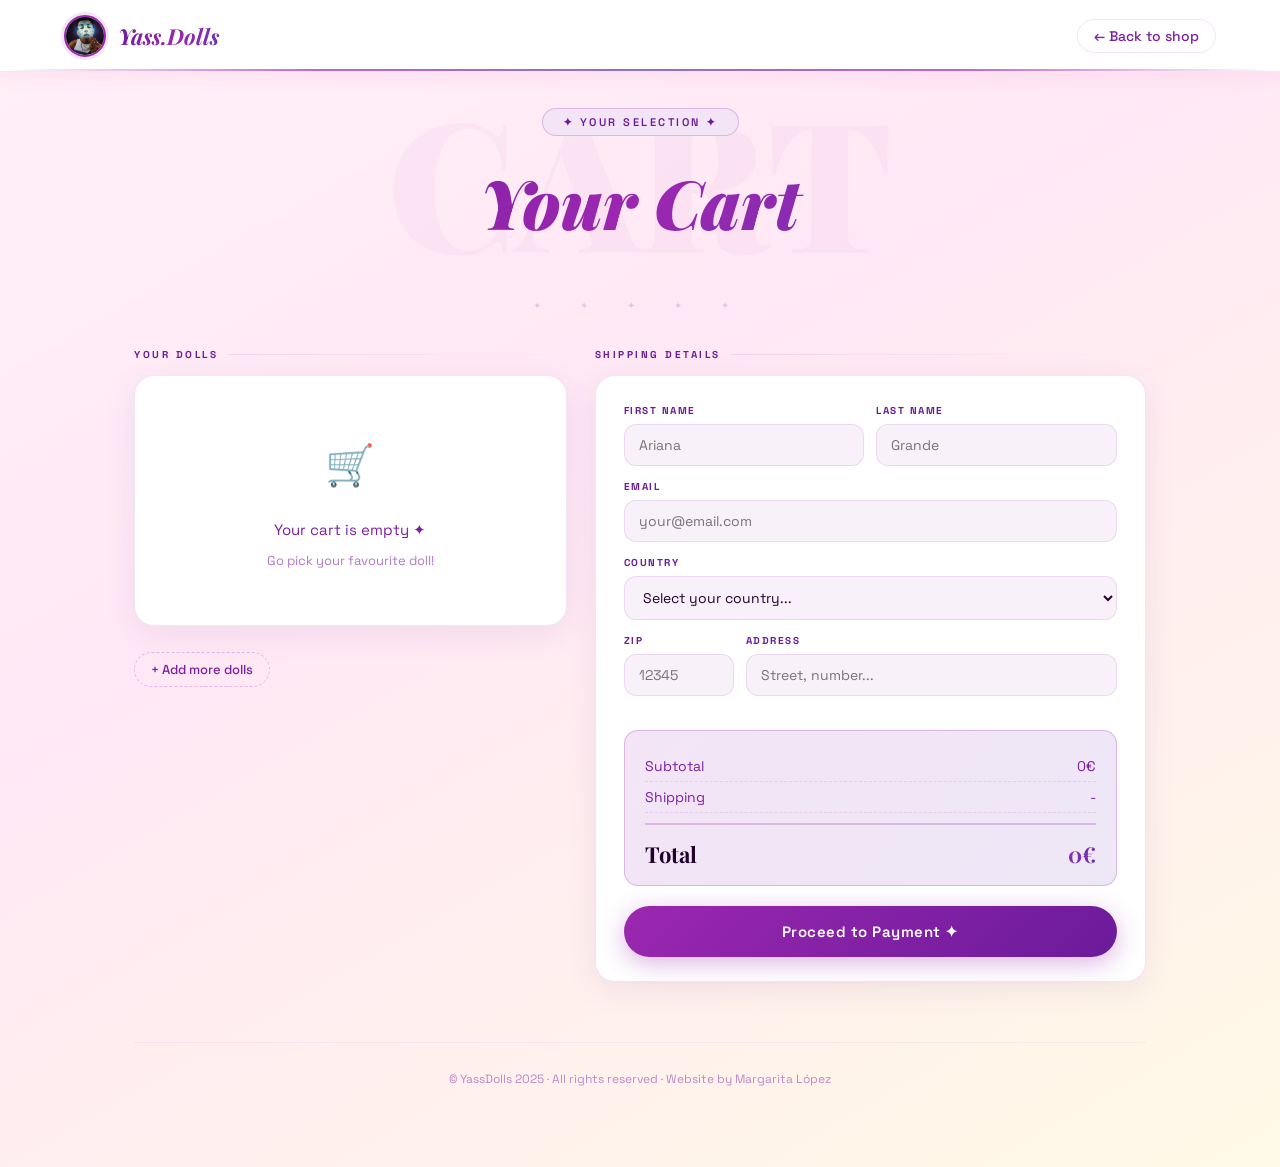
==== commit da248c30: "Add files via upload" ====
--- a/cart.html
+++ b/cart.html
@@ -6,154 +6,263 @@
   <title>Your Cart | Yass.Dolls</title>
   <link rel="preconnect" href="https://fonts.googleapis.com">
   <link rel="preconnect" href="https://fonts.gstatic.com" crossorigin>
-  <link href="https://fonts.googleapis.com/css2?family=Playfair+Display:ital,wght@0,700;0,900;1,700&family=Space+Grotesk:wght@300;400;500;600;700&display=swap" rel="stylesheet">
+  <link href="https://fonts.googleapis.com/css2?family=Pacifico&family=Kite+One&family=Playfair+Display:ital,wght@0,700;0,900;1,700&family=Space+Grotesk:wght@300;400;500;600;700&display=swap" rel="stylesheet">
+  <link rel="icon" type="image/jpeg" href="images/RETRATO.jpeg">
   <script src="https://cdn.jsdelivr.net/npm/@emailjs/browser@3/dist/email.min.js"></script>
   <script>(function(){ emailjs.init("2fvz0e5vtG7gAfDha"); })();</script>
   <style>
-   :root {
-  /* MORADOS (Sustituyen al Magenta) */
-  --magenta:        #8a2be2; /* Morado eléctrico (BlueViolet) */
-  --magenta-dark:   #5b17a1; /* Morado oscuro profundo */
-  --magenta-glow:   #b866ff; /* Brillo neón violeta */
-  --magenta-pale:   #f5efff; /* Fondo lavanda muy suave */
-  --magenta-light:  #faf7ff; /* Blanco con matiz lila */
-
-  /* AZUL (Sustituye al Gold - Acento complementario) */
-  --gold:           #4361ee; /* Azul real vibrante */
-
-  /* NEUTROS Y FONDOS */
-  --white:          #ffffff;
-  --cream:          #fcfaff; /* Crema con tinte frío */
-  --ink:            #12002b; /* Negro "Berenjena" casi negro */
-  --ink-soft:       #3f1d6d; /* Morado sombra para textos */
-  --muted:          #715a9e; /* Morado grisáceo para secundarios */
-
-  /* INTERFAZ (Ajustada a la opacidad del morado principal) */
-  --border:         rgba(138, 43, 226, 0.15);
-  --border-strong:  rgba(138, 43, 226, 0.3);
-  --shadow-card:    0 8px 32px rgba(67, 97, 238, 0.12); /* Sutil sombra azulada */
-  --radius:         16px;
-  --ease:           cubic-bezier(.4, 0, .2, 1);
-}
+    :root {
+      --magenta:        #9c27b0;
+      --magenta-dark:   #6a1b9a;
+      --magenta-glow:   #e1bee7;
+      --magenta-pale:   #f3e5f5;
+      --magenta-light:  #f8f1f9;
+      --gold:           #5e35b1;
+      --gold-pale:      #ede7f6;
+      --white:          #ffffff;
+      --cream:          #fafafa;
+      --ink:            #21002d;
+      --ink-soft:       #4a148c;
+      --muted:          #7b1fa2;
+      --border:         rgba(156,39,176,0.12);
+      --border-strong:  rgba(156,39,176,0.25);
+      --shadow-card:    0 8px 32px rgba(74,20,140,0.08);
+      --radius:         16px;
+      --ease:           cubic-bezier(.4,0,.2,1);
+    }
+
     *, *::before, *::after { box-sizing: border-box; margin: 0; padding: 0; }
+    html { scroll-behavior: smooth; }
 
     body {
       font-family: 'Space Grotesk', sans-serif;
-      background: linear-gradient(160deg, #fff0f8 0%, #ffe8f5 50%, #fff9e6 100%);
-      min-height: 100vh; padding: 40px 16px 60px;
+      background: linear-gradient(150deg, #fff0f8 0%, #ffe8f5 40%, #fff9e6 100%);
+      min-height: 100vh;
       color: var(--ink);
-    }
-
-    .back-nav { max-width: 980px; margin: 0 auto 24px; }
-    .back-nav a {
+      overflow-x: hidden;
+    }
+
+    /* ── NAVBAR ─────────────────────────────────────────────── */
+    .navbar {
+      position: fixed; top: 0; left: 0;
+      width: 100%; height: 72px;
+      background: var(--white);
+      display: flex; justify-content: space-between; align-items: center;
+      padding: 0 5%; z-index: 1000;
+      border-bottom: 1px solid var(--border);
+      box-shadow: 0 2px 20px rgba(233,30,140,.08);
+    }
+    .navbar::after {
+      content: '';
+      position: absolute; bottom: 0; left: 0;
+      width: 100%; height: 2px;
+      background: linear-gradient(90deg, transparent, var(--magenta), var(--gold), var(--magenta), transparent);
+      opacity: .7;
+    }
+    .profile { display: flex; align-items: center; gap: 12px; text-decoration: none; }
+    .profile img {
+      width: 42px; height: 42px; border-radius: 50%;
+      border: 2px solid var(--magenta); object-fit: cover;
+      box-shadow: 0 0 0 3px var(--magenta-pale);
+    }
+    .profile h3 {
+      font-family: 'Playfair Display', serif;
+      font-style: italic; font-weight: 700; font-size: 22px;
+      background: linear-gradient(135deg, var(--magenta-dark) 0%, var(--magenta) 60%, var(--gold) 100%);
+      -webkit-background-clip: text; -webkit-text-fill-color: transparent; background-clip: text;
+    }
+    .nav-back a {
       color: var(--muted); text-decoration: none;
       font-size: 14px; font-weight: 500;
       display: inline-flex; align-items: center; gap: 6px;
-      transition: color .2s;
-    }
-    .back-nav a:hover { color: var(--magenta); }
-
-    .cart-container {
-      max-width: 980px; margin: 0 auto;
+      padding: 7px 16px; border-radius: 30px;
+      border: 1.5px solid var(--border);
+      transition: background .2s, color .2s, border-color .2s;
+    }
+    .nav-back a:hover { background: var(--magenta-pale); color: var(--magenta-dark); border-color: var(--magenta); }
+
+    /* ── PAGE LAYOUT ────────────────────────────────────────── */
+    .cart-page {
+      max-width: 1060px;
+      margin: 0 auto;
+      padding: 108px 24px 80px;
+    }
+
+    /* ── HERO HEADER ────────────────────────────────────────── */
+    .cart-header {
+      text-align: center;
+      margin-bottom: 52px;
+      position: relative;
+    }
+    .cart-header::before {
+      content: 'CART';
+      position: absolute; top: 50%; left: 50%;
+      transform: translate(-50%, -50%);
+      font-family: 'Playfair Display', serif;
+      font-weight: 900;
+      font-size: clamp(80px, 18vw, 180px);
+      color: rgba(156,39,176,.04);
+      white-space: nowrap; pointer-events: none; user-select: none;
+      z-index: 0;
+    }
+    .cart-eyebrow {
+      display: inline-block;
+      background: var(--magenta-pale);
+      color: var(--magenta-dark);
+      font-size: 11px; font-weight: 600;
+      letter-spacing: 2.5px; text-transform: uppercase;
+      padding: 6px 20px; border-radius: 30px;
+      border: 1px solid var(--border-strong);
+      margin-bottom: 20px;
+      position: relative; z-index: 1;
+    }
+    .cart-title {
+      font-family: 'Playfair Display', serif;
+      font-size: clamp(36px, 6vw, 68px);
+      font-weight: 900; font-style: italic;
+      background: linear-gradient(135deg, var(--magenta-dark), var(--magenta), var(--gold));
+      -webkit-background-clip: text; -webkit-text-fill-color: transparent; background-clip: text;
+      position: relative; z-index: 1;
+      margin-bottom: 0;
+    }
+
+    /* ── TWO-COLUMN LAYOUT ──────────────────────────────────── */
+    .cart-flex { display: flex; gap: 28px; align-items: flex-start; flex-wrap: wrap; }
+    .items-section { flex: 1.1; min-width: 280px; }
+    .details-section { flex: 1.4; min-width: 300px; }
+
+    /* ── SECTION LABELS ─────────────────────────────────────── */
+    .section-label {
+      font-size: 10px; font-weight: 700; letter-spacing: 2.5px;
+      text-transform: uppercase; color: var(--magenta-dark);
+      margin-bottom: 14px; display: flex; align-items: center; gap: 10px;
+    }
+    .section-label::after {
+      content: ''; flex: 1; height: 1px;
+      background: linear-gradient(90deg, var(--border), transparent);
+    }
+
+    /* ── CART ITEMS CARD ────────────────────────────────────── */
+    .cart-card {
       background: var(--white);
-      padding: 44px 40px; border-radius: 24px;
+      border-radius: 20px;
       border: 1px solid var(--border);
       box-shadow: var(--shadow-card);
-    }
-
-    .cart-title {
-      font-family: 'Playfair Display', serif;
-      font-size: clamp(28px, 5vw, 44px);
-      font-weight: 900; font-style: italic;
-      text-align: center; margin-bottom: 36px;
-      background: linear-gradient(135deg, var(--magenta-dark), var(--magenta), var(--gold));
-      -webkit-background-clip: text; -webkit-text-fill-color: transparent; background-clip: text;
-    }
-
-    .cart-flex { display: flex; gap: 32px; flex-wrap: wrap; }
-    .items-section { flex: 1.1; min-width: 280px; }
-    .items-section h3 {
-      font-size: 11px; font-weight: 600; letter-spacing: 1.5px;
-      text-transform: uppercase; color: var(--magenta-dark); margin-bottom: 16px;
-    }
-
-    .details-section {
-      flex: 1.5; min-width: 300px;
-      background: var(--magenta-light);
-      padding: 28px; border-radius: var(--radius);
-      border: 1px solid var(--border);
-    }
-    .details-section h3 {
-      font-size: 11px; font-weight: 600; letter-spacing: 1.5px;
-      text-transform: uppercase; color: var(--magenta-dark); margin-bottom: 20px;
-    }
-
-    #cart-list { border: 1px solid var(--border); border-radius: var(--radius); overflow: hidden; background: var(--white); }
-
+      overflow: hidden;
+      margin-bottom: 16px;
+    }
+
+    #cart-list { }
     .cart-item {
       display: flex; justify-content: space-between; align-items: center;
-      padding: 13px 16px; gap: 8px;
-      border-bottom: 1px solid rgba(233,30,140,.08);
+      padding: 14px 20px; gap: 10px;
+      border-bottom: 1px solid var(--border);
       transition: background .2s;
     }
     .cart-item:last-child { border-bottom: none; }
     .cart-item:hover { background: var(--magenta-light); }
-
-    .item-name { font-size: 14px; font-weight: 500; flex: 1; color: var(--ink-soft); }
-    .item-price { font-family: 'Playfair Display', serif; font-size: 15px; font-weight: 700; color: var(--magenta); white-space: nowrap; }
-
+    .item-left { display: flex; align-items: center; gap: 12px; flex: 1; }
+    .item-dot {
+      width: 8px; height: 8px; border-radius: 50%;
+      background: linear-gradient(135deg, var(--magenta), var(--gold));
+      flex-shrink: 0;
+    }
+    .item-name { font-size: 14px; font-weight: 500; color: var(--ink-soft); }
+    .item-price {
+      font-family: 'Playfair Display', serif; font-size: 16px; font-weight: 700;
+      color: var(--magenta); white-space: nowrap;
+    }
     .remove-btn {
-      color: rgba(173,0,94,.3); border: none; background: none;
-      cursor: pointer; font-size: 16px; padding: 3px 7px; border-radius: 6px;
-      transition: color .2s, background .2s; flex-shrink: 0;
+      color: rgba(156,39,176,.3); border: none; background: none;
+      cursor: pointer; font-size: 14px; padding: 4px 8px; border-radius: 8px;
+      transition: color .2s, background .2s; flex-shrink: 0; line-height: 1;
     }
     .remove-btn:hover { color: var(--magenta); background: var(--magenta-pale); }
 
-    .empty-cart { text-align: center; padding: 48px 20px; color: var(--muted); font-size: 15px; line-height: 1.8; }
+    .empty-cart {
+      text-align: center; padding: 52px 20px;
+      color: var(--muted); font-size: 15px; line-height: 1.9;
+    }
+    .empty-cart .empty-icon { font-size: 40px; margin-bottom: 12px; display: block; }
+
+    .add-more-link {
+      display: inline-flex; align-items: center; gap: 6px;
+      color: var(--muted); text-decoration: none; font-size: 13px; font-weight: 500;
+      padding: 8px 16px; border-radius: 30px;
+      border: 1.5px dashed var(--border-strong);
+      transition: color .2s, border-color .2s, background .2s;
+      margin-top: 10px;
+    }
+    .add-more-link:hover { color: var(--magenta); border-color: var(--magenta); background: var(--magenta-pale); }
+
+    /* ── DETAILS PANEL ──────────────────────────────────────── */
+    .details-card {
+      background: var(--white);
+      border-radius: 20px;
+      border: 1px solid var(--border);
+      box-shadow: var(--shadow-card);
+      padding: 28px 28px 24px;
+    }
 
     .form-row { display: flex; gap: 12px; }
     .form-group { margin-bottom: 14px; flex: 1; }
-
     .form-group label {
-      display: block; font-size: 11px; font-weight: 600;
+      display: block; font-size: 10px; font-weight: 700;
       color: var(--magenta-dark); margin-bottom: 7px;
-      letter-spacing: 1px; text-transform: uppercase;
-    }
-
+      letter-spacing: 1.5px; text-transform: uppercase;
+    }
     .form-group input,
     .form-group select {
       width: 100%; padding: 11px 14px;
-      border: 1.5px solid var(--border); border-radius: 10px;
+      border: 1.5px solid var(--border); border-radius: 12px;
       font-family: 'Space Grotesk', sans-serif; font-size: 14px;
-      color: var(--ink); background: var(--white);
-      transition: border-color .2s, box-shadow .2s;
+      color: var(--ink); background: var(--magenta-light);
+      transition: border-color .2s, box-shadow .2s, background .2s;
     }
     .form-group input:focus,
     .form-group select:focus {
       outline: none; border-color: var(--magenta);
-      box-shadow: 0 0 0 3px rgba(233,30,140,.12);
-    }
-
+      box-shadow: 0 0 0 3px rgba(156,39,176,.1);
+      background: var(--white);
+    }
+
+    /* ── SUMMARY BOX ────────────────────────────────────────── */
     .summary-box {
-      background: var(--white); padding: 18px; border-radius: 12px;
-      margin-top: 20px; border: 1px solid var(--border);
-      box-shadow: 0 2px 12px rgba(233,30,140,.06);
-    }
-    .summary-row { display: flex; justify-content: space-between; margin: 8px 0; font-size: 14px; color: var(--muted); }
+      background: linear-gradient(135deg, var(--magenta-pale) 0%, var(--gold-pale) 100%);
+      padding: 20px 20px 16px;
+      border-radius: 14px;
+      margin-top: 20px;
+      border: 1px solid var(--border-strong);
+    }
+    .summary-row {
+      display: flex; justify-content: space-between;
+      padding: 6px 0; font-size: 14px; color: var(--muted);
+      border-bottom: 1px dashed var(--border);
+    }
+    .summary-row:last-of-type { border-bottom: none; }
     .total-row {
-      font-size: 20px; font-family: 'Playfair Display', serif; font-weight: 700;
-      border-top: 1px solid var(--border); padding-top: 12px; margin-top: 10px; color: var(--ink);
-    }
-    .total-row span:last-child { color: var(--magenta); }
-
+      display: flex; justify-content: space-between;
+      padding-top: 14px; margin-top: 10px;
+      border-top: 2px solid var(--border-strong);
+      font-family: 'Playfair Display', serif;
+      font-size: 22px; font-weight: 700; color: var(--ink);
+    }
+    .total-row span:last-child {
+      background: linear-gradient(135deg, var(--magenta), var(--gold));
+      -webkit-background-clip: text; -webkit-text-fill-color: transparent; background-clip: text;
+    }
+
+    /* ── CTA BUTTON ─────────────────────────────────────────── */
     .btn-pay {
       display: block; width: 100%;
       background: linear-gradient(135deg, var(--magenta) 0%, var(--magenta-dark) 100%);
-      color: var(--white) !important; text-align: center; padding: 16px; border-radius: 50px;
-      margin-top: 20px; font-weight: 600; font-size: 15px; cursor: pointer; border: none;
+      color: var(--white) !important; text-align: center; padding: 16px 28px;
+      border-radius: 50px; margin-top: 20px;
+      font-weight: 600; font-size: 15px; cursor: pointer; border: none;
       font-family: 'Space Grotesk', sans-serif; letter-spacing: .5px;
       transition: transform .25s var(--ease), box-shadow .25s;
-      box-shadow: 0 6px 24px rgba(233,30,140,.3); position: relative; overflow: hidden;
+      box-shadow: 0 6px 24px rgba(156,39,176,.35);
+      position: relative; overflow: hidden;
     }
     .btn-pay::after {
       content: ''; position: absolute; top: -50%; left: -60%;
@@ -161,141 +270,213 @@
       transform: skewX(-20deg); transition: left .5s ease;
     }
     .btn-pay:hover::after { left: 120%; }
-    .btn-pay:hover { transform: translateY(-3px); box-shadow: 0 12px 36px rgba(233,30,140,.45); }
-
-    #payment-options { display: none; margin-top: 24px; text-align: center; }
+    .btn-pay:hover { transform: translateY(-3px); box-shadow: 0 12px 36px rgba(156,39,176,.5); }
+    .btn-pay:active { transform: translateY(1px); }
+
+    /* ── PAYMENT OPTIONS ────────────────────────────────────── */
+    #payment-options { display: none; margin-top: 24px; }
+
+    .order-confirmed-header {
+      text-align: center; margin-bottom: 20px;
+    }
+    .order-confirmed-header .checkmark {
+      font-size: 36px; display: block; margin-bottom: 8px;
+    }
+    .order-confirmed-header h4 {
+      font-family: 'Playfair Display', serif;
+      font-size: 18px; font-weight: 700; font-style: italic;
+      color: var(--ink); margin-bottom: 4px;
+    }
 
     .order-id-badge {
       display: inline-block; background: var(--magenta-pale);
       color: var(--magenta-dark); padding: 6px 18px; border-radius: 20px;
-      font-weight: 600; font-size: 13px; margin-bottom: 18px;
+      font-weight: 600; font-size: 13px;
       border: 1px solid var(--border-strong); letter-spacing: .5px;
     }
 
-    .payment-note { color: var(--muted); font-weight: 500; margin-bottom: 16px; font-size: 13px; }
+    .payment-note { color: var(--muted); font-size: 13px; margin: 12px 0 16px; text-align: center; }
 
     .paypal-button, .revolut-button {
       display: flex; align-items: center; justify-content: center; gap: 10px;
-      padding: 13px 20px; border-radius: 50px; text-decoration: none;
+      padding: 14px 20px; border-radius: 50px; text-decoration: none;
       font-weight: 600; font-size: 14px; margin-bottom: 10px;
       transition: transform .2s var(--ease), box-shadow .2s;
       font-family: 'Space Grotesk', sans-serif;
     }
     .paypal-button { background: #003087; color: var(--white) !important; box-shadow: 0 4px 14px rgba(0,48,135,.25); }
-    .revolut-button { background: var(--white); color: var(--ink) !important; border: 1.5px solid #ddd; }
+    .revolut-button { background: var(--white); color: var(--ink) !important; border: 1.5px solid var(--border-strong); box-shadow: 0 4px 14px rgba(0,0,0,.07); }
     .paypal-button:hover  { transform: translateY(-2px); box-shadow: 0 8px 24px rgba(0,48,135,.35); }
     .revolut-button:hover { transform: translateY(-2px); border-color: var(--magenta); }
 
-    .payment-disclaimer { font-size: 11px; color: var(--muted); margin-top: 14px; line-height: 1.6; }
-
-    .add-more-link {
-      display: block; text-align: center; margin-top: 20px;
-      color: var(--muted); text-decoration: none; font-size: 13px; font-weight: 500;
-      transition: color .2s;
-    }
-    .add-more-link:hover { color: var(--magenta); }
-
+    .payment-disclaimer {
+      font-size: 12px; color: var(--muted); text-align: center;
+      line-height: 1.7; margin-top: 14px; padding: 12px 16px;
+      background: var(--magenta-light); border-radius: 12px;
+      border: 1px solid var(--border);
+    }
+
+    /* ── DECORATIVE STARS ───────────────────────────────────── */
+    .sparkle-row {
+      text-align: center;
+      font-size: 10px; letter-spacing: 18px;
+      color: rgba(156,39,176,.2);
+      margin: 8px 0;
+      animation: sparkle 3s ease-in-out infinite;
+    }
+    @keyframes sparkle { 0%,100%{opacity:.2} 50%{opacity:.6} }
+
+    /* ── TOAST ──────────────────────────────────────────────── */
     .yass-toast {
       position: fixed; bottom: 24px; left: 50%;
       transform: translateX(-50%) translateY(80px);
       background: var(--magenta); color: var(--white);
       padding: 13px 28px; border-radius: 50px;
       font-family: 'Space Grotesk', sans-serif; font-weight: 600; font-size: 14px;
-      z-index: 9999; box-shadow: 0 8px 32px rgba(233,30,140,.35);
+      z-index: 9999; box-shadow: 0 8px 32px rgba(156,39,176,.35);
       transition: transform .35s cubic-bezier(.175,.885,.32,1.275), opacity .35s;
       opacity: 0; pointer-events: none; white-space: nowrap;
     }
 
+    /* ── FOOTER ─────────────────────────────────────────────── */
+    .cart-footer {
+      text-align: center; margin-top: 60px;
+      padding-top: 28px; border-top: 1px solid var(--border);
+      font-size: 12px; color: var(--muted); opacity: .5;
+    }
+
     @media (max-width: 680px) {
-      body { padding: 20px 12px 50px; }
-      .cart-container { padding: 24px 16px; }
+      .cart-page { padding: 90px 16px 60px; }
       .form-row { flex-direction: column; gap: 0; }
-      .total-row { font-size: 17px; }
+      .total-row { font-size: 18px; }
+      .details-card { padding: 20px 18px 18px; }
     }
   </style>
 </head>
 <body>
-  <div class="back-nav"><a href="index.html">← Back to the shop</a></div>
-
-  <div class="cart-container">
-    <h1 class="cart-title">Your Cart ✦</h1>
-    <div class="cart-flex">
-
+
+  <!-- NAVBAR -->
+  <nav class="navbar">
+    <a href="index.html" class="profile">
+      <img src="images/RETRATO.jpeg" alt="Yass Dolls">
+      <h3>Yass.Dolls</h3>
+    </a>
+    <div class="nav-back">
+      <a href="index.html">← Back to shop</a>
+    </div>
+  </nav>
+
+  <div class="cart-page">
+
+    <!-- HEADER -->
+    <div class="cart-header">
+      <span class="cart-eyebrow">✦ Your selection ✦</span>
+      <h1 class="cart-title">Your Cart</h1>
+    </div>
+
+    <div class="sparkle-row">✦ ✦ ✦ ✦ ✦</div>
+
+    <div class="cart-flex" style="margin-top:36px;">
+
+      <!-- LEFT: ITEMS -->
       <div class="items-section">
-        <h3>Your Selection</h3>
-        <div id="cart-list"></div>
+        <p class="section-label">Your dolls</p>
+        <div class="cart-card">
+          <div id="cart-list"></div>
+        </div>
         <a href="index.html" class="add-more-link">+ Add more dolls</a>
       </div>
 
+      <!-- RIGHT: DETAILS + CHECKOUT -->
       <div class="details-section">
-        <h3>Shipping Details</h3>
-        <div class="form-row">
+        <p class="section-label">Shipping details</p>
+        <div class="details-card">
+
+          <div class="form-row">
+            <div class="form-group">
+              <label>First Name</label>
+              <input type="text" id="user-name" placeholder="Ariana" required>
+            </div>
+            <div class="form-group">
+              <label>Last Name</label>
+              <input type="text" id="user-lastname" placeholder="Grande" required>
+            </div>
+          </div>
+
           <div class="form-group">
-            <label>First Name</label>
-            <input type="text" id="user-name" placeholder="Ariana" required>
-          </div>
+            <label>Email</label>
+            <input type="email" id="user-email" placeholder="your@email.com" required>
+          </div>
+
           <div class="form-group">
-            <label>Last Name</label>
-            <input type="text" id="user-lastname" placeholder="Grande" required>
-          </div>
-        </div>
-        <div class="form-group">
-          <label>Email</label>
-          <input type="email" id="user-email" placeholder="your@email.com" required>
-        </div>
-        <div class="form-group">
-          <label>Country</label>
-          <select id="shipping-country" onchange="calculateTotal()">
-            <option value="0">Select your country...</option>
-            <option value="7">Spain (7€)</option>
-            <option value="14">EU (14€)</option>
-            <option value="18">UK (18€)</option>
-            <option value="25">USA (25€)</option>
-            <option value="30">Rest of the World (30€)</option>
-          </select>
-        </div>
-        <div class="form-row">
-          <div class="form-group" style="flex:0 0 110px;">
-            <label>ZIP</label>
-            <input type="text" id="user-zip" placeholder="12345" required>
-          </div>
-          <div class="form-group">
-            <label>Address</label>
-            <input type="text" id="user-address" placeholder="Street, number..." required>
-          </div>
-        </div>
-
-        <div class="summary-box">
-          <div class="summary-row"><span>Subtotal</span><span id="subtotal-price">0€</span></div>
-          <div class="summary-row"><span>Shipping</span><span id="shipping-price">0€</span></div>
-          <div class="summary-row total-row"><span>Total</span><span id="total-price">0€</span></div>
-        </div>
-
-        <button id="main-checkout-btn" class="btn-pay" onclick="handleCheckout()">Proceed to Payment ✦</button>
-
-        <div id="payment-options">
-          <div class="order-id-badge">Order ID: <span id="display-order-id"></span></div>
-          <p class="payment-note">Summary sent — choose your payment method:</p>
-          <a id="paypal-link" href="#" target="_blank" class="paypal-button">
-            <img src="https://www.paypalobjects.com/webstatic/icon/pp258.png" alt="PayPal" style="height:20px;">
-            Pay with PayPal
-          </a>
-          <a id="revolut-link" href="#" target="_blank" class="revolut-button">
-            <img src="images/Revolut.png" alt="Revolut" style="height:20px;" onerror="this.style.display='none'">
-            Pay with Card
-          </a>
-          <p class="payment-disclaimer">✉️ Check your inbox for the order summary.<br>Confirmation sent once payment is verified.</p>
+            <label>Country</label>
+            <select id="shipping-country" onchange="calculateTotal()">
+              <option value="0">Select your country...</option>
+              <option value="7">Spain (7€)</option>
+              <option value="14">EU (14€)</option>
+              <option value="18">UK (18€)</option>
+              <option value="25">USA (25€)</option>
+              <option value="30">Rest of the World (30€)</option>
+            </select>
+          </div>
+
+          <div class="form-row">
+            <div class="form-group" style="flex:0 0 110px;">
+              <label>ZIP</label>
+              <input type="text" id="user-zip" placeholder="12345" required>
+            </div>
+            <div class="form-group">
+              <label>Address</label>
+              <input type="text" id="user-address" placeholder="Street, number..." required>
+            </div>
+          </div>
+
+          <div class="summary-box">
+            <div class="summary-row"><span>Subtotal</span><span id="subtotal-price">0€</span></div>
+            <div class="summary-row"><span>Shipping</span><span id="shipping-price">-</span></div>
+            <div class="total-row"><span>Total</span><span id="total-price">0€</span></div>
+          </div>
+
+          <button id="main-checkout-btn" class="btn-pay" onclick="handleCheckout()">Proceed to Payment ✦</button>
+
+          <div id="payment-options">
+            <div class="order-confirmed-header">
+              <span class="checkmark">✉️</span>
+              <h4>Order confirmed!</h4>
+              <span class="order-id-badge">Order ID: <span id="display-order-id"></span></span>
+            </div>
+            <p class="payment-note">Summary sent to your email — choose how to pay:</p>
+            <a id="paypal-link" href="#" target="_blank" class="paypal-button">
+              <img src="https://www.paypalobjects.com/webstatic/icon/pp258.png" alt="PayPal" style="height:20px;">
+              Pay with PayPal
+            </a>
+            <a id="revolut-link" href="#" target="_blank" class="revolut-button">
+              <img src="images/Revolut.png" alt="Revolut" style="height:20px;" onerror="this.style.display='none'">
+              Pay with Card (Revolut)
+            </a>
+            <p class="payment-disclaimer">✉️ Check your inbox for the order summary.<br>Confirmation sent once payment is verified.</p>
+          </div>
+
         </div>
       </div>
+
+    </div><!-- /.cart-flex -->
+
+    <div class="cart-footer">
+      <p>© YassDolls 2025 · All rights reserved · Website by Margarita López</p>
     </div>
-  </div>
+
+  </div><!-- /.cart-page -->
 
   <script>
     let cart = JSON.parse(localStorage.getItem('yassCart')) || [];
     window.currentTotal = 0;
 
     function showToast(msg) {
-      const t = document.createElement('div'); t.className = 'yass-toast'; t.textContent = msg;
+      const existing = document.querySelector('.yass-toast');
+      if (existing) existing.remove();
+      const t = document.createElement('div');
+      t.className = 'yass-toast'; t.textContent = msg;
       document.body.appendChild(t);
       requestAnimationFrame(() => { t.style.transform = 'translateX(-50%) translateY(0)'; t.style.opacity = '1'; });
       setTimeout(() => { t.style.transform = 'translateX(-50%) translateY(80px)'; t.style.opacity = '0'; setTimeout(() => t.remove(), 400); }, 2800);
@@ -304,14 +485,21 @@
     function renderCart() {
       const list = document.getElementById('cart-list');
       if (cart.length === 0) {
-        list.innerHTML = '<div class="empty-cart">Your cart is empty ✦<br><small style="font-size:13px;opacity:.6">Go pick your favourite doll!</small></div>';
+        list.innerHTML = `<div class="empty-cart">
+          <span class="empty-icon">🛒</span>
+          Your cart is empty ✦<br>
+          <small style="font-size:13px;opacity:.6;display:block;margin-top:4px;">Go pick your favourite doll!</small>
+        </div>`;
         calculateTotal(); return;
       }
       list.innerHTML = cart.map((item, i) => `
         <div class="cart-item">
-          <span class="item-name">${item.name}</span>
+          <div class="item-left">
+            <span class="item-dot"></span>
+            <span class="item-name">${item.name}</span>
+          </div>
           <span class="item-price">${item.price}€</span>
-          <button class="remove-btn" onclick="removeItem(${i})">✕</button>
+          <button class="remove-btn" onclick="removeItem(${i})" title="Remove">✕</button>
         </div>`).join('');
       calculateTotal();
     }
@@ -323,37 +511,38 @@
       const shipping = (cart.length > 0 && base > 0) ? base + (cart.length - 1) * 4 : 0;
       window.currentTotal = subtotal + shipping;
       document.getElementById('subtotal-price').textContent = subtotal + '€';
-      document.getElementById('shipping-price').textContent = shipping + '€';
+      document.getElementById('shipping-price').textContent = (cart.length > 0 && base > 0) ? shipping + '€' : '-';
       document.getElementById('total-price').textContent = window.currentTotal + '€';
     }
 
     function removeItem(index) {
-      const name = cart[index].name; cart.splice(index, 1);
+      const name = cart[index].name;
+      cart.splice(index, 1);
       localStorage.setItem('yassCart', JSON.stringify(cart));
       renderCart();
       document.getElementById('main-checkout-btn').style.display = 'block';
       document.getElementById('payment-options').style.display = 'none';
-      showToast(name + ' removed');
+      showToast(name + ' removed from cart');
     }
 
     function handleCheckout() {
-      const fName = document.getElementById('user-name').value.trim();
-      const lName = document.getElementById('user-lastname').value.trim();
-      const email = document.getElementById('user-email').value.trim();
-      const zip   = document.getElementById('user-zip').value.trim();
-      const addr  = document.getElementById('user-address').value.trim();
-      const sel   = document.getElementById('shipping-country');
+      const fName   = document.getElementById('user-name').value.trim();
+      const lName   = document.getElementById('user-lastname').value.trim();
+      const email   = document.getElementById('user-email').value.trim();
+      const zip     = document.getElementById('user-zip').value.trim();
+      const addr    = document.getElementById('user-address').value.trim();
+      const sel     = document.getElementById('shipping-country');
       const country = sel.options[sel.selectedIndex].text;
       if (!fName||!lName||!email||!zip||!addr||sel.value==='0') { showToast('Please fill in all fields ✦'); return; }
-      if (cart.length===0) { showToast('Add some dolls first!'); return; }
-      const num = Math.floor(1000+Math.random()*9000);
+      if (cart.length===0) { showToast('Add some dolls first! 🛒'); return; }
+      const num     = Math.floor(1000+Math.random()*9000);
       const orderId = `YASS-${fName.substring(0,3).toUpperCase()}${zip.substring(0,2)}-${num}`;
       const dollList = cart.map(i=>`- ${i.name} (${i.price}€)`).join(', ');
       emailjs.send("service_4tj2erx","template_fs1e76s",{
-        order_id:orderId, user_name:fName+' '+lName, user_email:email,
-        user_address:addr+' (ZIP: '+zip+')', user_country:country,
-        order_details:dollList, total_price:window.currentTotal+'€'
-      }).catch(e=>console.warn(e));
+        order_id: orderId, user_name: fName+' '+lName, user_email: email,
+        user_address: addr+' (ZIP: '+zip+')', user_country: country,
+        order_details: dollList, total_price: window.currentTotal+'€'
+      }).catch(e => console.warn(e));
       document.getElementById('display-order-id').textContent = orderId;
       document.getElementById('paypal-link').href  = `https://www.paypal.com/paypalme/crispe30/${window.currentTotal}`;
       document.getElementById('revolut-link').href = `https://revolut.me/margar9jva`;
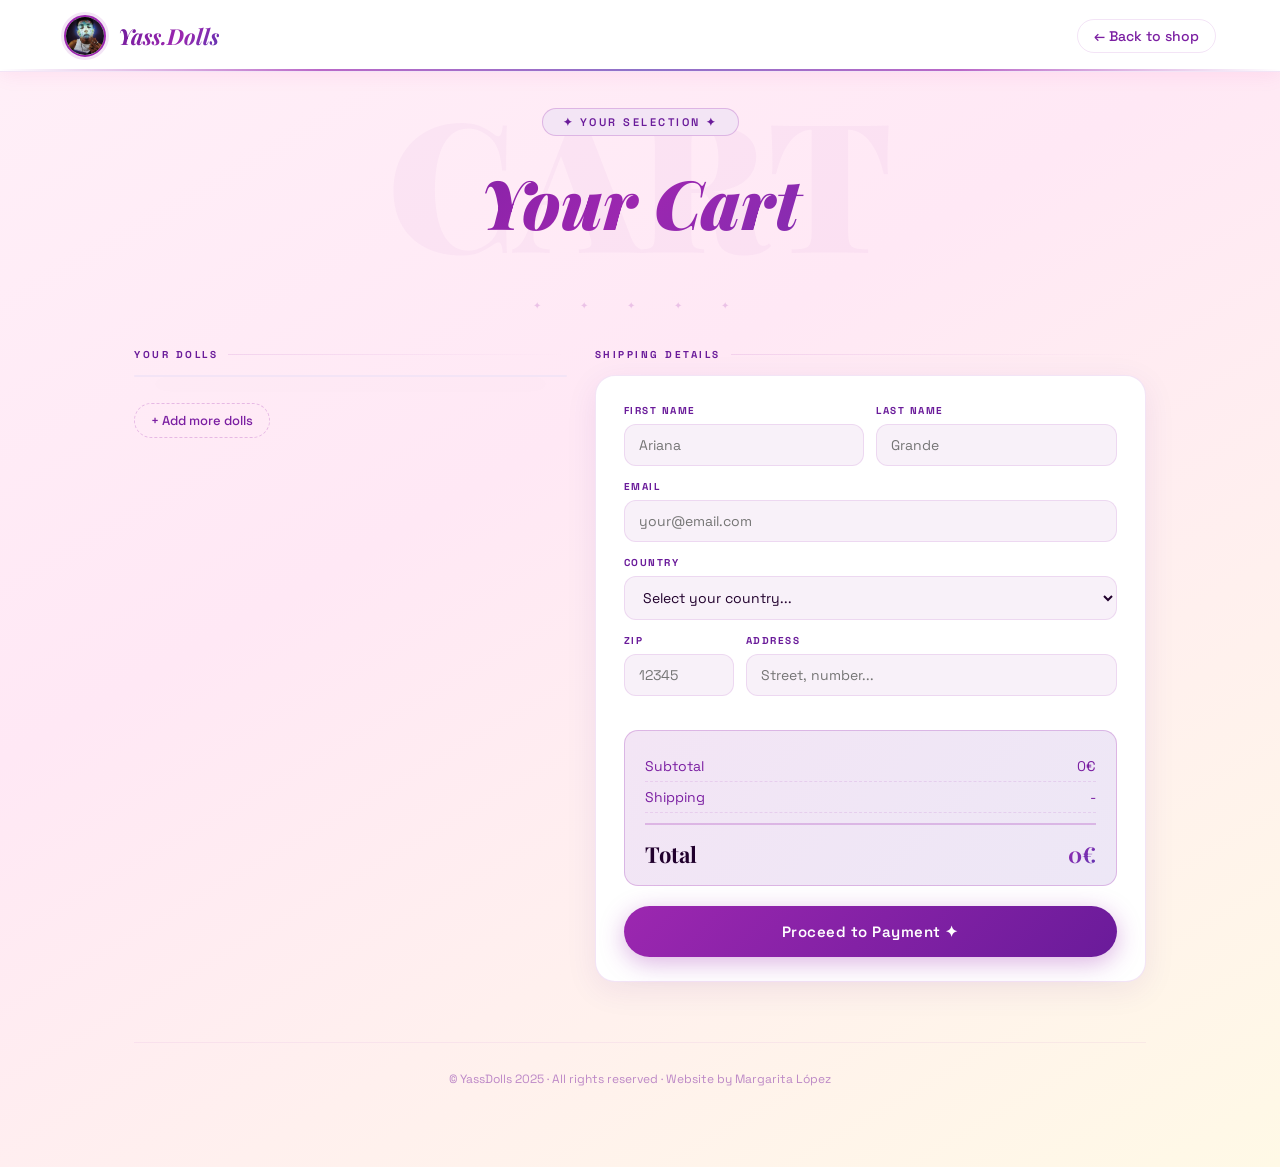
==== commit e86b6879: "Add files via upload" ====
--- a/cart.html
+++ b/cart.html
@@ -161,13 +161,19 @@
     }
     .cart-item:last-child { border-bottom: none; }
     .cart-item:hover { background: var(--magenta-light); }
-    .item-left { display: flex; align-items: center; gap: 12px; flex: 1; }
+    .item-left { display: flex; align-items: center; gap: 12px; flex: 1; min-width: 0; }
+    .item-thumb {
+      width: 46px; height: 46px; border-radius: 10px; object-fit: cover;
+      flex-shrink: 0; border: 1px solid var(--border);
+    }
+    .item-name-link { text-decoration: none; color: inherit; min-width: 0; }
+    .item-name-link:hover .item-name { color: var(--magenta); }
     .item-dot {
       width: 8px; height: 8px; border-radius: 50%;
       background: linear-gradient(135deg, var(--magenta), var(--gold));
       flex-shrink: 0;
     }
-    .item-name { font-size: 14px; font-weight: 500; color: var(--ink-soft); }
+    .item-name { font-size: 14px; font-weight: 500; color: var(--ink-soft); transition: color .2s; display: block; overflow: hidden; text-overflow: ellipsis; white-space: nowrap; }
     .item-price {
       font-family: 'Playfair Display', serif; font-size: 16px; font-weight: 700;
       color: var(--magenta); white-space: nowrap;
@@ -468,19 +474,9 @@
 
   </div><!-- /.cart-page -->
 
+  <script src="js/cart-utils.js"></script>
   <script>
-    let cart = JSON.parse(localStorage.getItem('yassCart')) || [];
     window.currentTotal = 0;
-
-    function showToast(msg) {
-      const existing = document.querySelector('.yass-toast');
-      if (existing) existing.remove();
-      const t = document.createElement('div');
-      t.className = 'yass-toast'; t.textContent = msg;
-      document.body.appendChild(t);
-      requestAnimationFrame(() => { t.style.transform = 'translateX(-50%) translateY(0)'; t.style.opacity = '1'; });
-      setTimeout(() => { t.style.transform = 'translateX(-50%) translateY(80px)'; t.style.opacity = '0'; setTimeout(() => t.remove(), 400); }, 2800);
-    }
 
     function renderCart() {
       const list = document.getElementById('cart-list');
@@ -495,8 +491,10 @@
       list.innerHTML = cart.map((item, i) => `
         <div class="cart-item">
           <div class="item-left">
-            <span class="item-dot"></span>
-            <span class="item-name">${item.name}</span>
+            ${item.image ? `<img class="item-thumb" src="${item.image}" alt="${item.name}">` : `<span class="item-dot"></span>`}
+            <a class="item-name-link" href="${item.id ? 'product.html?id=' + encodeURIComponent(item.id) : '#'}">
+              <span class="item-name">${item.name}</span>
+            </a>
           </div>
           <span class="item-price">${item.price}€</span>
           <button class="remove-btn" onclick="removeItem(${i})" title="Remove">✕</button>
@@ -516,13 +514,11 @@
     }
 
     function removeItem(index) {
-      const name = cart[index].name;
-      cart.splice(index, 1);
-      localStorage.setItem('yassCart', JSON.stringify(cart));
+      const removed = removeFromCart(index);
       renderCart();
       document.getElementById('main-checkout-btn').style.display = 'block';
       document.getElementById('payment-options').style.display = 'none';
-      showToast(name + ' removed from cart');
+      showToast(removed.name + ' removed from cart');
     }
 
     function handleCheckout() {
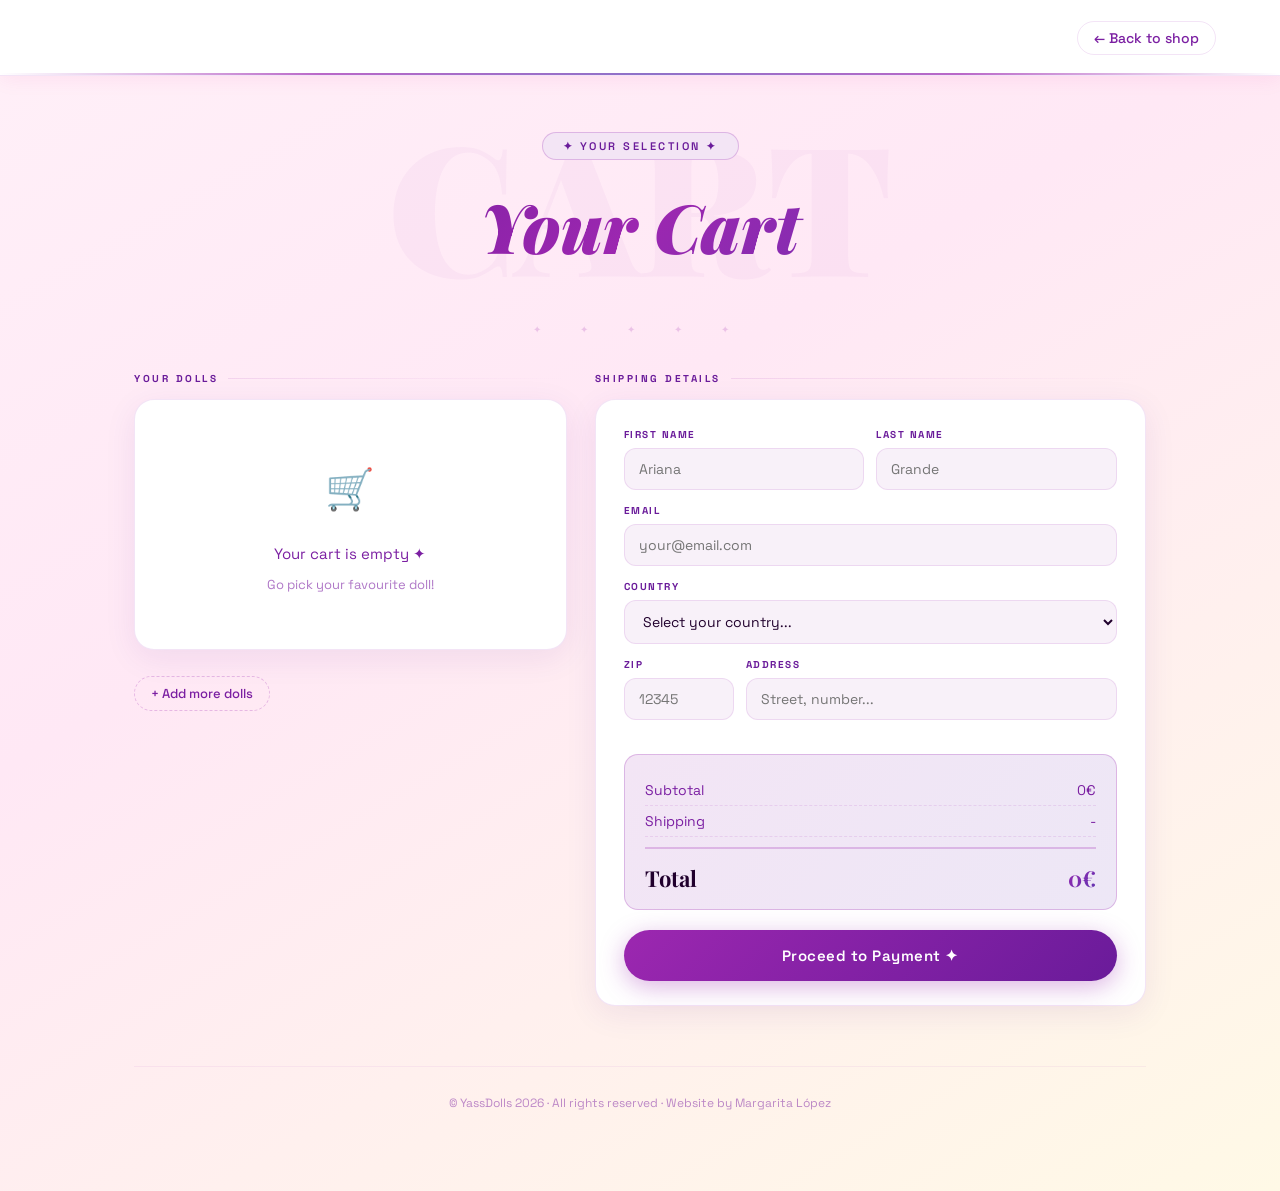
==== commit 603316dd: "Add files via upload" ====
--- a/cart.html
+++ b/cart.html
@@ -45,10 +45,10 @@
     /* ── NAVBAR ─────────────────────────────────────────────── */
     .navbar {
       position: fixed; top: 0; left: 0;
-      width: 100%; height: 72px;
+      width: 100%; height: 76px;
       background: var(--white);
       display: flex; justify-content: space-between; align-items: center;
-      padding: 0 5%; z-index: 1000;
+      padding: 0 5% 0 1.5%; z-index: 1000;
       border-bottom: 1px solid var(--border);
       box-shadow: 0 2px 20px rgba(233,30,140,.08);
     }
@@ -60,16 +60,8 @@
       opacity: .7;
     }
     .profile { display: flex; align-items: center; gap: 12px; text-decoration: none; }
-    .profile img {
-      width: 42px; height: 42px; border-radius: 50%;
-      border: 2px solid var(--magenta); object-fit: cover;
-      box-shadow: 0 0 0 3px var(--magenta-pale);
-    }
-    .profile h3 {
-      font-family: 'Playfair Display', serif;
-      font-style: italic; font-weight: 700; font-size: 22px;
-      background: linear-gradient(135deg, var(--magenta-dark) 0%, var(--magenta) 60%, var(--gold) 100%);
-      -webkit-background-clip: text; -webkit-text-fill-color: transparent; background-clip: text;
+    .logo-img {
+      height: 130px; width: auto; display: block; object-fit: contain;
     }
     .nav-back a {
       color: var(--muted); text-decoration: none;
@@ -85,7 +77,7 @@
     .cart-page {
       max-width: 1060px;
       margin: 0 auto;
-      padding: 108px 24px 80px;
+      padding: 132px 24px 80px;
     }
 
     /* ── HERO HEADER ────────────────────────────────────────── */
@@ -352,7 +344,8 @@
     }
 
     @media (max-width: 680px) {
-      .cart-page { padding: 90px 16px 60px; }
+      .cart-page { padding: 116px 16px 60px; }
+      .logo-img { height: 100px; }
       .form-row { flex-direction: column; gap: 0; }
       .total-row { font-size: 18px; }
       .details-card { padding: 20px 18px 18px; }
@@ -364,8 +357,7 @@
   <!-- NAVBAR -->
   <nav class="navbar">
     <a href="index.html" class="profile">
-      <img src="images/RETRATO.jpeg" alt="Yass Dolls">
-      <h3>Yass.Dolls</h3>
+      <img class="logo-img" src="images/logo.png" alt="Yass.Dolls">
     </a>
     <div class="nav-back">
       <a href="index.html">← Back to shop</a>
@@ -469,7 +461,7 @@
     </div><!-- /.cart-flex -->
 
     <div class="cart-footer">
-      <p>© YassDolls 2025 · All rights reserved · Website by Margarita López</p>
+      <p>© YassDolls 2026 · All rights reserved · Website by Margarita López</p>
     </div>
 
   </div><!-- /.cart-page -->
